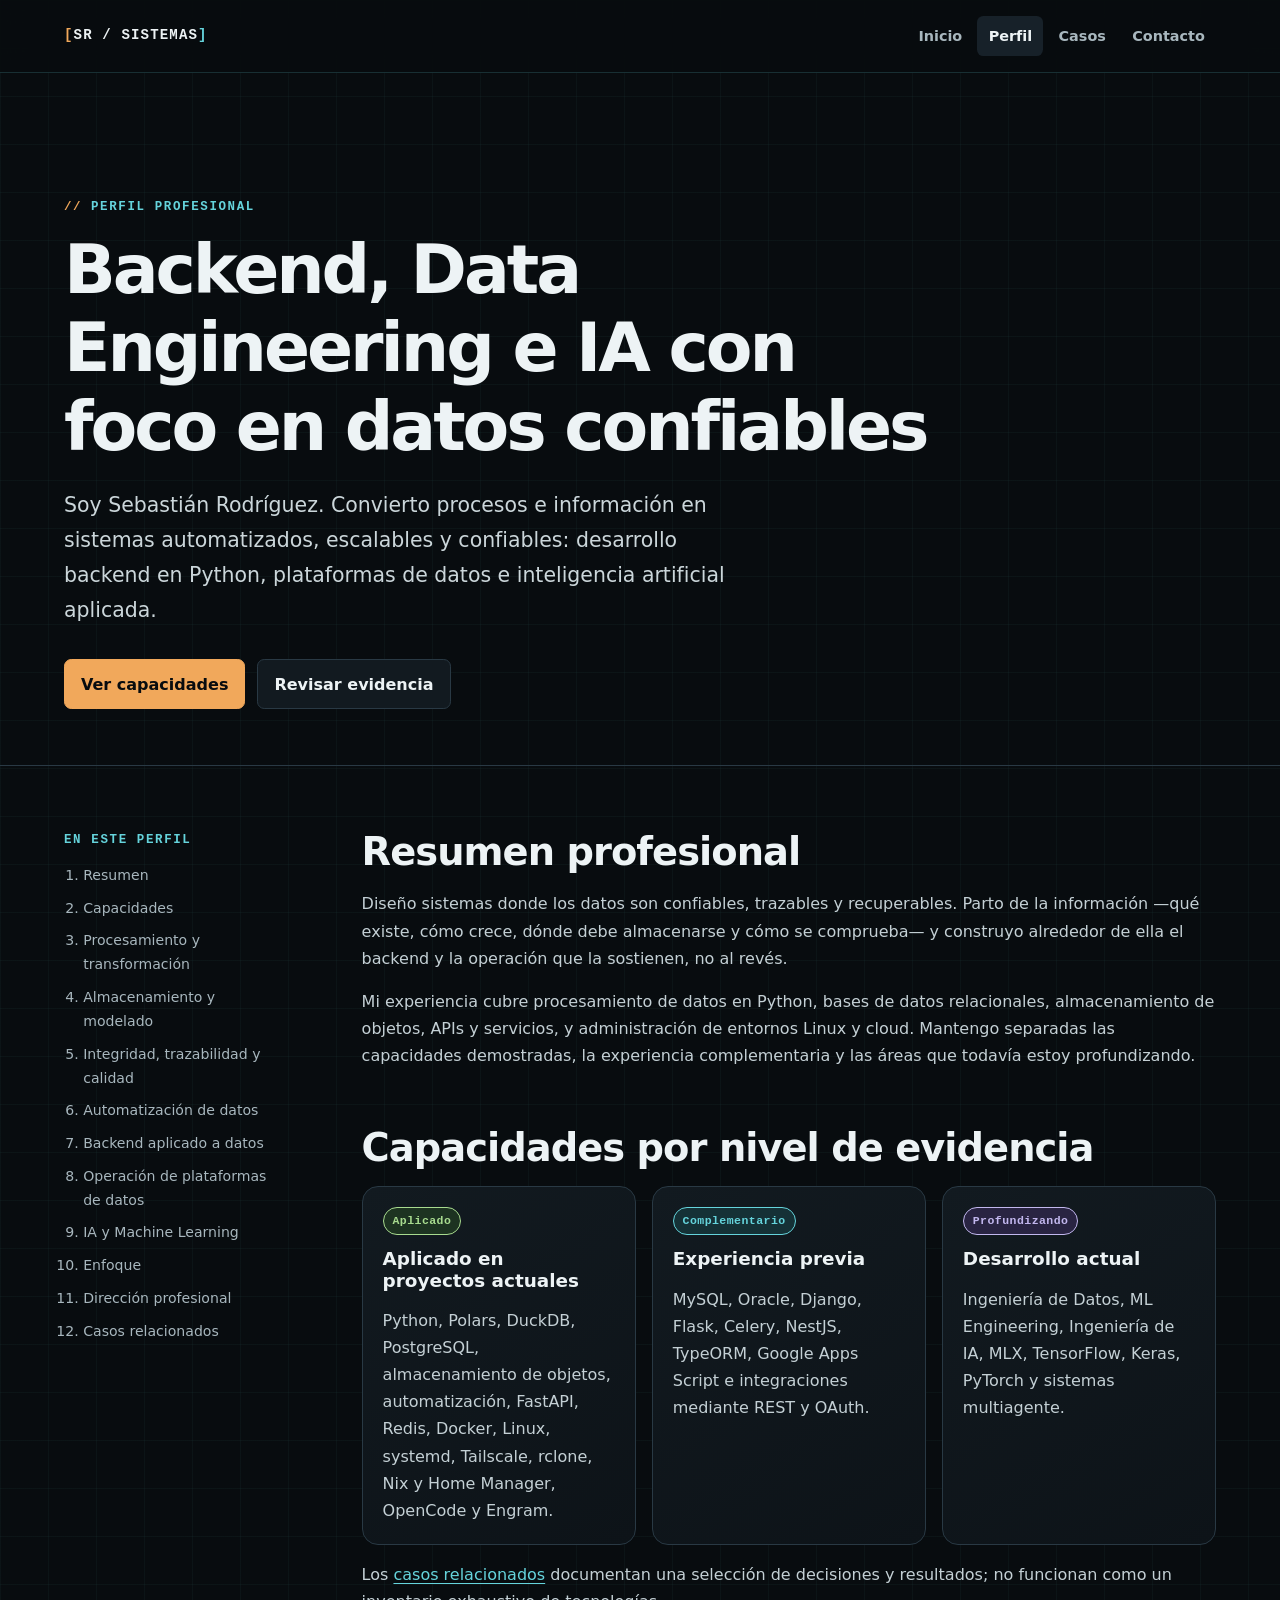
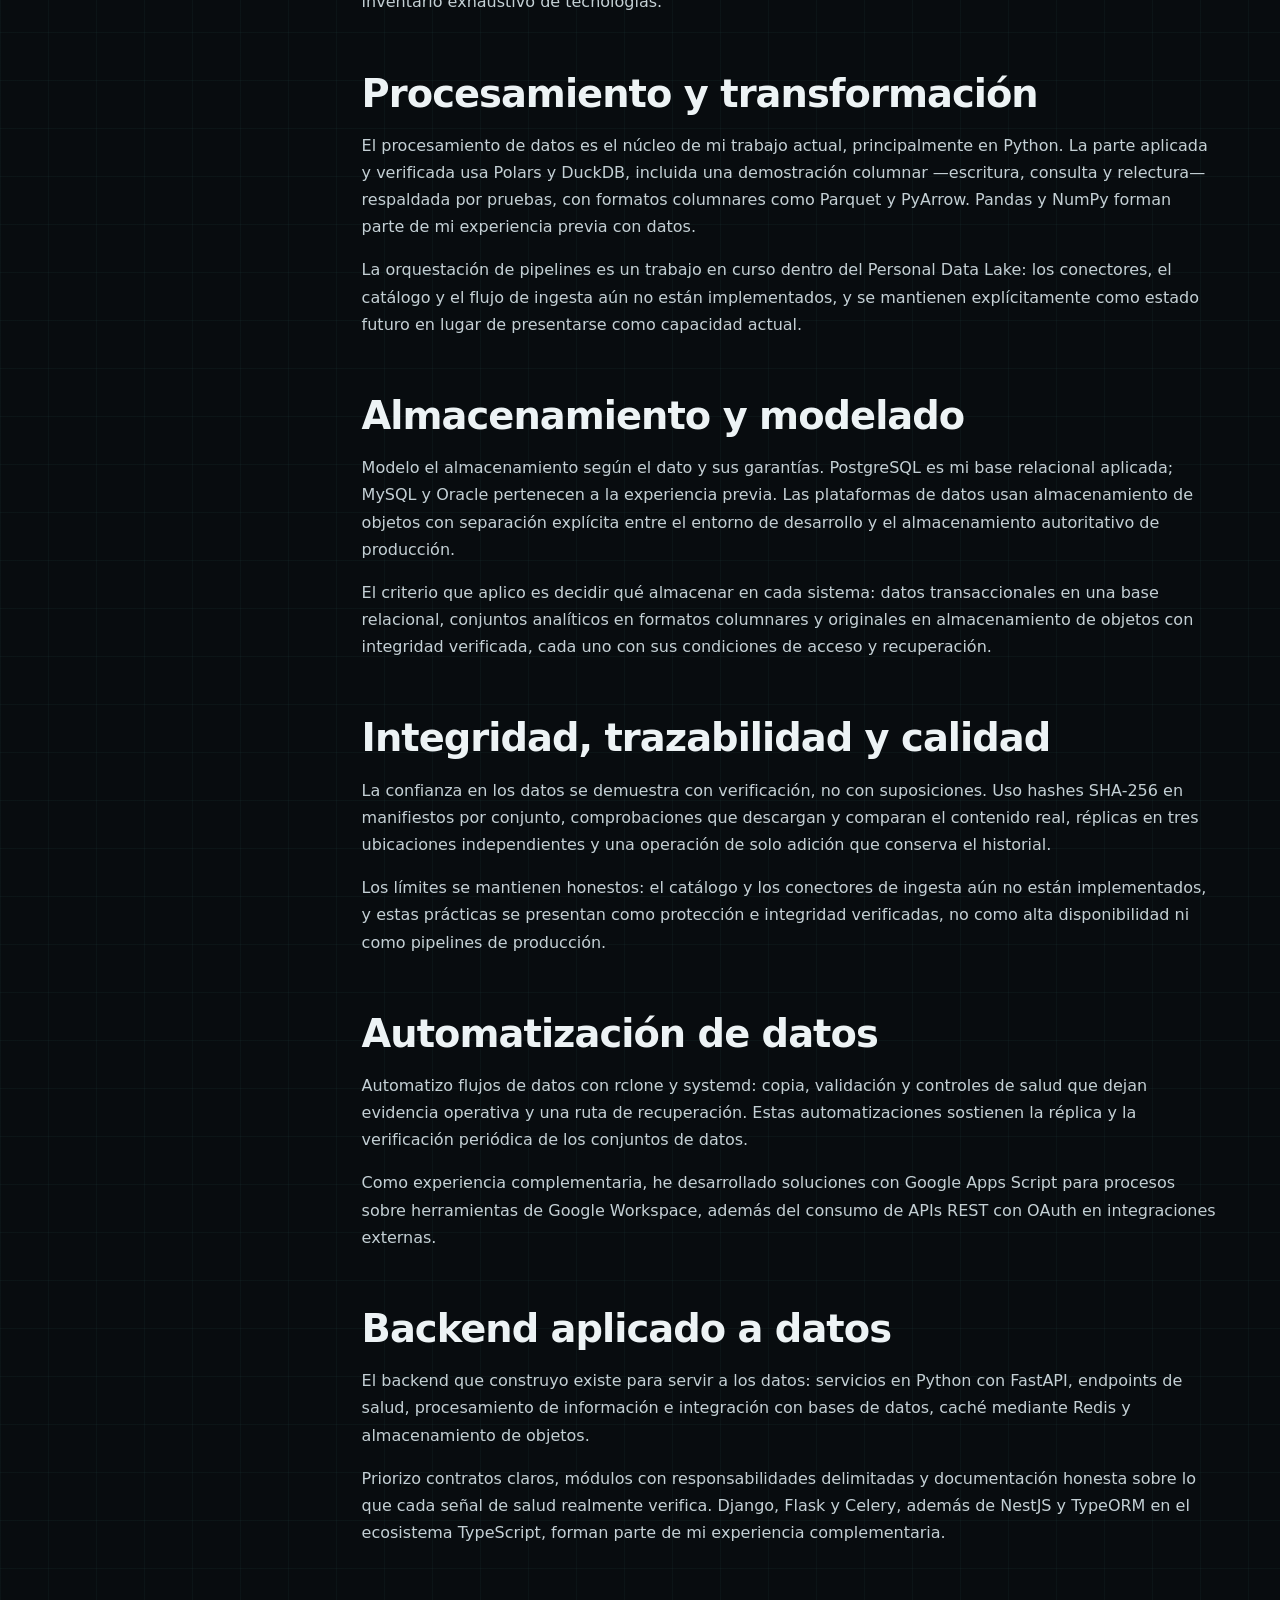
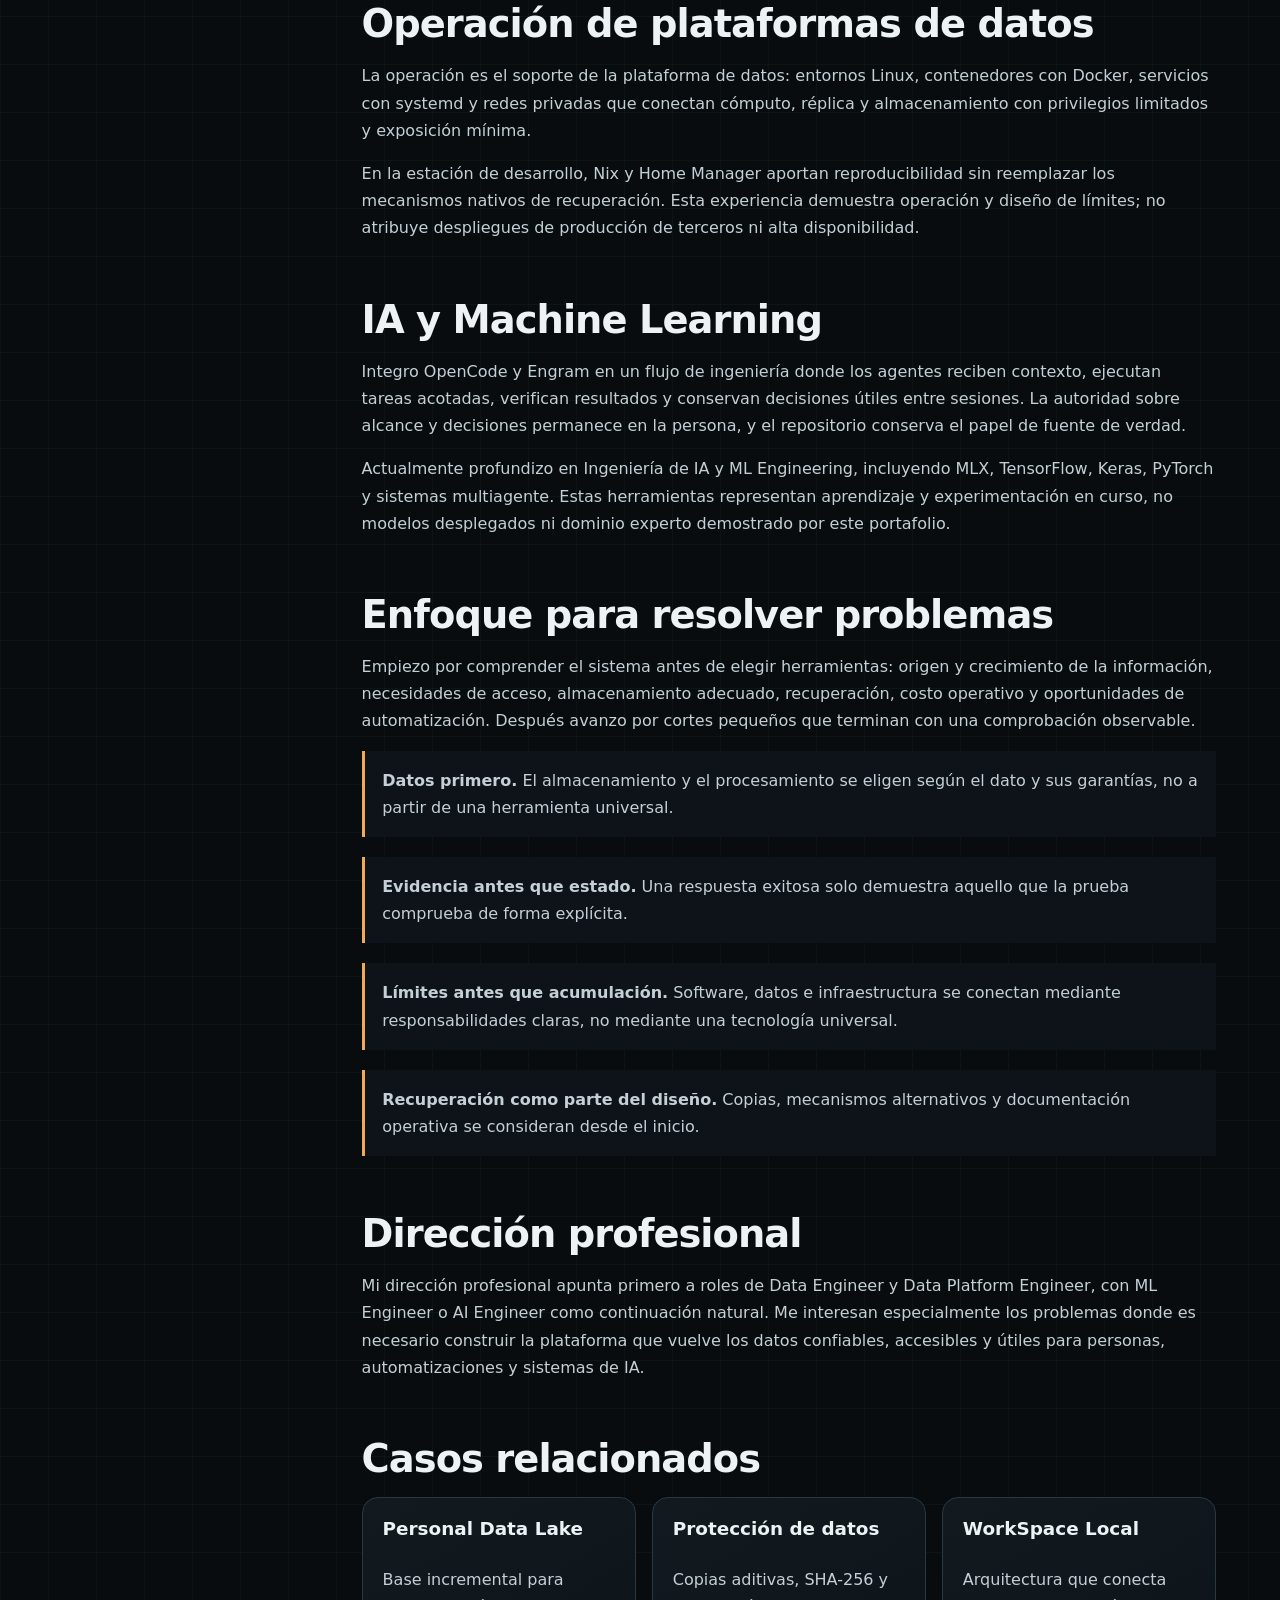
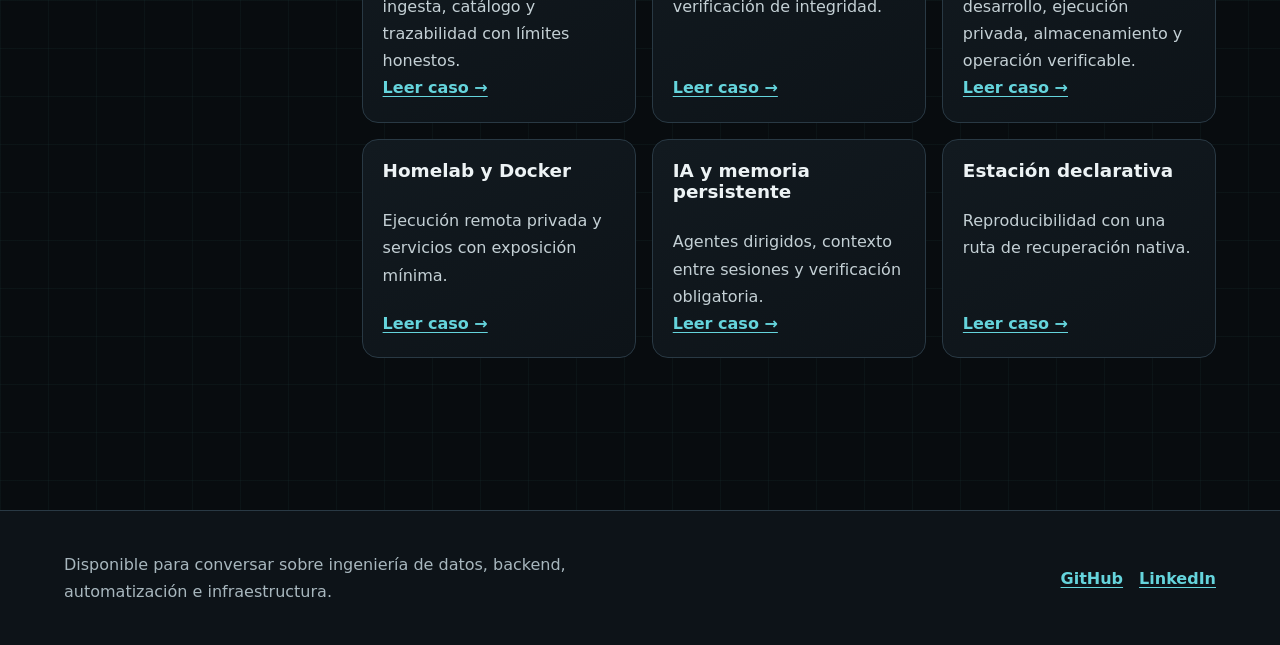
==== perfil.html @ 99f13ef7 "feat: rebuild portfolio as sanitized data-focused static site Replace the 2022 single-page site with" ====
<!doctype html>
<html lang="es">
<head>
  <meta charset="utf-8">
  <meta name="viewport" content="width=device-width, initial-scale=1">
  <meta name="description" content="Perfil de Sebastián Rodríguez: backend en Python, ingeniería de datos, automatización e IA aplicada a sistemas de datos confiables.">
  <title>Perfil profesional — Sebastián Rodríguez</title>
  <link rel="stylesheet" href="assets/styles.css">
</head>
<body>
  <a class="skip-link" href="#contenido">Saltar al contenido</a>
  <header class="site-header">
    <div class="container header-inner">
      <a class="brand" href="index.html" aria-label="Inicio — Sebastián Rodríguez">SR / Sistemas</a>
      <nav class="site-nav" aria-label="Navegación principal">
        <ul>
          <li><a href="index.html">Inicio</a></li>
          <li><a href="perfil.html" aria-current="page">Perfil</a></li>
          <li><a href="index.html#casos">Casos</a></li>
          <li><a href="#contacto">Contacto</a></li>
        </ul>
      </nav>
    </div>
  </header>

  <main id="contenido">
    <header class="case-hero profile-hero">
      <div class="container">
        <p class="eyebrow">Perfil profesional</p>
        <h1>Backend, Data Engineering e IA con foco en datos confiables</h1>
        <p class="lede">Soy Sebastián Rodríguez. Convierto procesos e información en sistemas automatizados, escalables y confiables: desarrollo backend en Python, plataformas de datos e inteligencia artificial aplicada.</p>
        <div class="actions">
          <a class="button" href="#capacidades">Ver capacidades</a>
          <a class="button secondary" href="#casos-relacionados">Revisar evidencia</a>
        </div>
      </div>
    </header>

    <div class="container case-layout">
      <aside class="case-toc" aria-label="Contenido del perfil">
        <p class="data-label">En este perfil</p>
        <ol>
          <li><a href="#resumen">Resumen</a></li>
          <li><a href="#capacidades">Capacidades</a></li>
          <li><a href="#procesamiento">Procesamiento y transformación</a></li>
          <li><a href="#almacenamiento">Almacenamiento y modelado</a></li>
          <li><a href="#integridad">Integridad, trazabilidad y calidad</a></li>
          <li><a href="#automatizacion">Automatización de datos</a></li>
          <li><a href="#backend">Backend aplicado a datos</a></li>
          <li><a href="#operacion">Operación de plataformas de datos</a></li>
          <li><a href="#ia">IA y Machine Learning</a></li>
          <li><a href="#enfoque">Enfoque</a></li>
          <li><a href="#direccion">Dirección profesional</a></li>
          <li><a href="#casos-relacionados">Casos relacionados</a></li>
        </ol>
      </aside>

      <article class="case-content profile-content">
        <section id="resumen">
          <h2>Resumen profesional</h2>
          <p>Diseño sistemas donde los datos son confiables, trazables y recuperables. Parto de la información —qué existe, cómo crece, dónde debe almacenarse y cómo se comprueba— y construyo alrededor de ella el backend y la operación que la sostienen, no al revés.</p>
          <p>Mi experiencia cubre procesamiento de datos en Python, bases de datos relacionales, almacenamiento de objetos, APIs y servicios, y administración de entornos Linux y cloud. Mantengo separadas las capacidades demostradas, la experiencia complementaria y las áreas que todavía estoy profundizando.</p>
        </section>

        <section id="capacidades">
          <h2>Capacidades por nivel de evidencia</h2>
          <div class="capability-grid">
            <article class="capability-card">
              <div class="status-row"><span class="chip verified">Aplicado</span></div>
              <h3>Aplicado en proyectos actuales</h3>
              <p>Python, Polars, DuckDB, PostgreSQL, almacenamiento de objetos, automatización, FastAPI, Redis, Docker, Linux, systemd, Tailscale, rclone, Nix y Home Manager, OpenCode y Engram.</p>
            </article>
            <article class="capability-card">
              <div class="status-row"><span class="chip progress">Complementario</span></div>
              <h3>Experiencia previa</h3>
              <p>MySQL, Oracle, Django, Flask, Celery, NestJS, TypeORM, Google Apps Script e integraciones mediante REST y OAuth.</p>
            </article>
            <article class="capability-card">
              <div class="status-row"><span class="chip next">Profundizando</span></div>
              <h3>Desarrollo actual</h3>
              <p>Ingeniería de Datos, ML Engineering, Ingeniería de IA, MLX, TensorFlow, Keras, PyTorch y sistemas multiagente.</p>
            </article>
          </div>
          <p>Los <a href="#casos-relacionados">casos relacionados</a> documentan una selección de decisiones y resultados; no funcionan como un inventario exhaustivo de tecnologías.</p>
        </section>

        <section id="procesamiento">
          <h2>Procesamiento y transformación</h2>
          <p>El procesamiento de datos es el núcleo de mi trabajo actual, principalmente en Python. La parte aplicada y verificada usa Polars y DuckDB, incluida una demostración columnar —escritura, consulta y relectura— respaldada por pruebas, con formatos columnares como Parquet y PyArrow. Pandas y NumPy forman parte de mi experiencia previa con datos.</p>
          <p>La orquestación de pipelines es un trabajo en curso dentro del Personal Data Lake: los conectores, el catálogo y el flujo de ingesta aún no están implementados, y se mantienen explícitamente como estado futuro en lugar de presentarse como capacidad actual.</p>
        </section>

        <section id="almacenamiento">
          <h2>Almacenamiento y modelado</h2>
          <p>Modelo el almacenamiento según el dato y sus garantías. PostgreSQL es mi base relacional aplicada; MySQL y Oracle pertenecen a la experiencia previa. Las plataformas de datos usan almacenamiento de objetos con separación explícita entre el entorno de desarrollo y el almacenamiento autoritativo de producción.</p>
          <p>El criterio que aplico es decidir qué almacenar en cada sistema: datos transaccionales en una base relacional, conjuntos analíticos en formatos columnares y originales en almacenamiento de objetos con integridad verificada, cada uno con sus condiciones de acceso y recuperación.</p>
        </section>

        <section id="integridad">
          <h2>Integridad, trazabilidad y calidad</h2>
          <p>La confianza en los datos se demuestra con verificación, no con suposiciones. Uso hashes SHA-256 en manifiestos por conjunto, comprobaciones que descargan y comparan el contenido real, réplicas en tres ubicaciones independientes y una operación de solo adición que conserva el historial.</p>
          <p>Los límites se mantienen honestos: el catálogo y los conectores de ingesta aún no están implementados, y estas prácticas se presentan como protección e integridad verificadas, no como alta disponibilidad ni como pipelines de producción.</p>
        </section>

        <section id="automatizacion">
          <h2>Automatización de datos</h2>
          <p>Automatizo flujos de datos con rclone y systemd: copia, validación y controles de salud que dejan evidencia operativa y una ruta de recuperación. Estas automatizaciones sostienen la réplica y la verificación periódica de los conjuntos de datos.</p>
          <p>Como experiencia complementaria, he desarrollado soluciones con Google Apps Script para procesos sobre herramientas de Google Workspace, además del consumo de APIs REST con OAuth en integraciones externas.</p>
        </section>

        <section id="backend">
          <h2>Backend aplicado a datos</h2>
          <p>El backend que construyo existe para servir a los datos: servicios en Python con FastAPI, endpoints de salud, procesamiento de información e integración con bases de datos, caché mediante Redis y almacenamiento de objetos.</p>
          <p>Priorizo contratos claros, módulos con responsabilidades delimitadas y documentación honesta sobre lo que cada señal de salud realmente verifica. Django, Flask y Celery, además de NestJS y TypeORM en el ecosistema TypeScript, forman parte de mi experiencia complementaria.</p>
        </section>

        <section id="operacion">
          <h2>Operación de plataformas de datos</h2>
          <p>La operación es el soporte de la plataforma de datos: entornos Linux, contenedores con Docker, servicios con systemd y redes privadas que conectan cómputo, réplica y almacenamiento con privilegios limitados y exposición mínima.</p>
          <p>En la estación de desarrollo, Nix y Home Manager aportan reproducibilidad sin reemplazar los mecanismos nativos de recuperación. Esta experiencia demuestra operación y diseño de límites; no atribuye despliegues de producción de terceros ni alta disponibilidad.</p>
        </section>

        <section id="ia">
          <h2>IA y Machine Learning</h2>
          <p>Integro OpenCode y Engram en un flujo de ingeniería donde los agentes reciben contexto, ejecutan tareas acotadas, verifican resultados y conservan decisiones útiles entre sesiones. La autoridad sobre alcance y decisiones permanece en la persona, y el repositorio conserva el papel de fuente de verdad.</p>
          <p>Actualmente profundizo en Ingeniería de IA y ML Engineering, incluyendo MLX, TensorFlow, Keras, PyTorch y sistemas multiagente. Estas herramientas representan aprendizaje y experimentación en curso, no modelos desplegados ni dominio experto demostrado por este portafolio.</p>
        </section>

        <section id="enfoque">
          <h2>Enfoque para resolver problemas</h2>
          <p>Empiezo por comprender el sistema antes de elegir herramientas: origen y crecimiento de la información, necesidades de acceso, almacenamiento adecuado, recuperación, costo operativo y oportunidades de automatización. Después avanzo por cortes pequeños que terminan con una comprobación observable.</p>
          <ul class="decision-list">
            <li><strong>Datos primero.</strong> El almacenamiento y el procesamiento se eligen según el dato y sus garantías, no a partir de una herramienta universal.</li>
            <li><strong>Evidencia antes que estado.</strong> Una respuesta exitosa solo demuestra aquello que la prueba comprueba de forma explícita.</li>
            <li><strong>Límites antes que acumulación.</strong> Software, datos e infraestructura se conectan mediante responsabilidades claras, no mediante una tecnología universal.</li>
            <li><strong>Recuperación como parte del diseño.</strong> Copias, mecanismos alternativos y documentación operativa se consideran desde el inicio.</li>
          </ul>
        </section>

        <section id="direccion">
          <h2>Dirección profesional</h2>
          <p>Mi dirección profesional apunta primero a roles de Data Engineer y Data Platform Engineer, con ML Engineer o AI Engineer como continuación natural. Me interesan especialmente los problemas donde es necesario construir la plataforma que vuelve los datos confiables, accesibles y útiles para personas, automatizaciones y sistemas de IA.</p>
        </section>

        <section id="casos-relacionados">
          <h2>Casos relacionados</h2>
          <div class="profile-case-grid">
            <article class="profile-case-card"><h3>Personal Data Lake</h3><p>Base incremental para ingesta, catálogo y trazabilidad con límites honestos.</p><a href="casos/data-lake.html">Leer caso →</a></article>
            <article class="profile-case-card"><h3>Protección de datos</h3><p>Copias aditivas, SHA-256 y verificación de integridad.</p><a href="casos/proteccion-datos.html">Leer caso →</a></article>
            <article class="profile-case-card"><h3>WorkSpace Local</h3><p>Arquitectura que conecta desarrollo, ejecución privada, almacenamiento y operación verificable.</p><a href="casos/workspace-local.html">Leer caso →</a></article>
            <article class="profile-case-card"><h3>Homelab y Docker</h3><p>Ejecución remota privada y servicios con exposición mínima.</p><a href="casos/homelab-docker.html">Leer caso →</a></article>
            <article class="profile-case-card"><h3>IA y memoria persistente</h3><p>Agentes dirigidos, contexto entre sesiones y verificación obligatoria.</p><a href="casos/ia-memoria.html">Leer caso →</a></article>
            <article class="profile-case-card"><h3>Estación declarativa</h3><p>Reproducibilidad con una ruta de recuperación nativa.</p><a href="casos/workstation-mac.html">Leer caso →</a></article>
          </div>
        </section>
      </article>
    </div>
  </main>

  <footer class="site-footer" id="contacto">
    <div class="container footer-inner">
      <p>Disponible para conversar sobre ingeniería de datos, backend, automatización e infraestructura.</p>
      <div class="footer-links">
        <a href="https://github.com/sebasnano" rel="me">GitHub</a>
        <a href="https://www.linkedin.com/in/sebasti%C3%A1n-rodr%C3%ADguez-parra/" rel="me" aria-label="Perfil de Sebastián Rodríguez en LinkedIn">LinkedIn</a>
      </div>
    </div>
  </footer>
</body>
</html>
---- assets/styles.css ----
:root {
  color-scheme: dark;
  --ink-950: #080c0f;
  --ink-900: #0d1318;
  --ink-850: #121a20;
  --ink-800: #172129;
  --line: #293944;
  --text: #edf3f5;
  --muted: #a8b7be;
  --signal: #f1a85b;
  --signal-soft: #3a291a;
  --status: #65d4dc;
  --status-soft: #153136;
  --verified: #a8db8f;
  --verified-soft: #1d3321;
  --next: #c2b7ee;
  --next-soft: #292442;
  --shadow: 0 24px 70px rgb(0 0 0 / 24%);
  --radius: 1rem;
  --max: 72rem;
}

*,
*::before,
*::after {
  box-sizing: border-box;
}

html {
  scroll-behavior: smooth;
}

body {
  min-width: 18rem;
  margin: 0;
  background:
    linear-gradient(rgb(101 212 220 / 4%) 1px, transparent 1px),
    linear-gradient(90deg, rgb(101 212 220 / 4%) 1px, transparent 1px),
    var(--ink-950);
  background-size: 3rem 3rem;
  color: var(--text);
  font-family: Inter, ui-sans-serif, system-ui, -apple-system, BlinkMacSystemFont, "Segoe UI", sans-serif;
  font-size: 1rem;
  line-height: 1.7;
}

a {
  color: var(--status);
  text-underline-offset: 0.2em;
}

a:hover {
  color: var(--text);
}

a:focus-visible,
button:focus-visible {
  outline: 3px solid var(--signal);
  outline-offset: 4px;
}

img,
svg {
  display: block;
  max-width: 100%;
}

.skip-link {
  position: fixed;
  top: 0.75rem;
  left: 0.75rem;
  z-index: 100;
  padding: 0.65rem 0.9rem;
  transform: translateY(-180%);
  border-radius: 0.5rem;
  background: var(--signal);
  color: var(--ink-950);
  font-weight: 800;
}

.skip-link:focus {
  transform: translateY(0);
}

.container {
  width: min(calc(100% - 2rem), var(--max));
  margin-inline: auto;
}

.site-header {
  position: sticky;
  top: 0;
  z-index: 20;
  border-bottom: 1px solid rgb(101 212 220 / 18%);
  background: rgb(8 12 15 / 92%);
  backdrop-filter: blur(14px);
}

.header-inner {
  display: flex;
  min-height: 4.5rem;
  align-items: center;
  justify-content: space-between;
  gap: 1rem 2rem;
}

.brand {
  color: var(--text);
  font-family: ui-monospace, SFMono-Regular, Menlo, Consolas, monospace;
  font-size: 0.88rem;
  font-weight: 800;
  letter-spacing: 0.08em;
  text-decoration: none;
  text-transform: uppercase;
}

.brand::before {
  color: var(--signal);
  content: "[";
}

.brand::after {
  color: var(--status);
  content: "]";
}

.site-nav ul {
  display: flex;
  flex-wrap: wrap;
  align-items: center;
  justify-content: flex-end;
  gap: 0.25rem;
  margin: 0;
  padding: 0;
  list-style: none;
}

.site-nav a {
  display: block;
  padding: 0.5rem 0.7rem;
  border-radius: 0.4rem;
  color: var(--muted);
  font-size: 0.9rem;
  font-weight: 700;
  text-decoration: none;
}

.site-nav a:hover,
.site-nav a[aria-current="page"] {
  background: var(--ink-800);
  color: var(--text);
}

main {
  overflow: hidden;
}

.hero {
  position: relative;
  padding-block: clamp(5rem, 11vw, 8rem);
}

.hero::after {
  position: absolute;
  top: 12%;
  right: max(-8rem, -8vw);
  width: 23rem;
  height: 23rem;
  border: 1px solid rgb(101 212 220 / 18%);
  border-radius: 50%;
  box-shadow:
    0 0 0 3rem rgb(101 212 220 / 3%),
    0 0 0 7rem rgb(241 168 91 / 2%);
  content: "";
  pointer-events: none;
}

.eyebrow,
.data-label {
  color: var(--status);
  font-family: ui-monospace, SFMono-Regular, Menlo, Consolas, monospace;
  font-size: 0.78rem;
  font-weight: 800;
  letter-spacing: 0.13em;
  text-transform: uppercase;
}

.eyebrow::before {
  margin-right: 0.55rem;
  color: var(--signal);
  content: "//";
}

h1,
h2,
h3 {
  margin-top: 0;
  color: var(--text);
  line-height: 1.15;
  text-wrap: balance;
}

h1 {
  max-width: 16ch;
  margin-bottom: 1.4rem;
  font-size: clamp(2.6rem, 7vw, 4.8rem);
  letter-spacing: -0.045em;
}

h2 {
  margin-bottom: 1rem;
  font-size: clamp(1.65rem, 3vw, 2.4rem);
  letter-spacing: -0.025em;
}

h3 {
  margin-bottom: 0.65rem;
  font-size: 1.15rem;
}

.lede {
  max-width: 44rem;
  margin-bottom: 2rem;
  color: #cbd6da;
  font-size: clamp(1.08rem, 2vw, 1.28rem);
}

.role-line {
  max-width: 48rem;
  margin-block: -0.35rem 1rem;
  color: var(--signal);
  font-weight: 800;
}

.actions {
  display: flex;
  flex-wrap: wrap;
  gap: 0.75rem;
}

.button {
  display: inline-flex;
  min-height: 2.9rem;
  align-items: center;
  justify-content: center;
  padding: 0.65rem 1rem;
  border: 1px solid var(--signal);
  border-radius: 0.45rem;
  background: var(--signal);
  color: var(--ink-950);
  font-weight: 850;
  text-decoration: none;
}

.button:hover {
  background: transparent;
  color: var(--signal);
}

.button.secondary {
  border-color: var(--line);
  background: var(--ink-850);
  color: var(--text);
}

.button.secondary:hover {
  border-color: var(--status);
  color: var(--status);
}

.section {
  padding-block: clamp(3.5rem, 8vw, 6rem);
  border-top: 1px solid var(--line);
}

.section-heading {
  display: grid;
  grid-template-columns: minmax(0, 1fr) minmax(16rem, 0.65fr);
  gap: 2rem;
  align-items: end;
  margin-bottom: 2rem;
}

.section-heading p {
  margin: 0;
  color: var(--muted);
}

.metrics,
.case-grid,
.principles {
  display: grid;
  gap: 1rem;
}

.metrics {
  grid-template-columns: repeat(4, minmax(0, 1fr));
}

.metric {
  padding: 1.3rem;
  border: 1px solid var(--line);
  border-radius: var(--radius);
  background: linear-gradient(145deg, var(--ink-850), var(--ink-900));
}

.metric strong {
  display: block;
  margin-block: 0.2rem 0.45rem;
  color: var(--text);
  font-family: ui-monospace, SFMono-Regular, Menlo, Consolas, monospace;
  font-size: clamp(1.55rem, 4vw, 2.25rem);
}

.metric span:last-child {
  color: var(--muted);
  font-size: 0.9rem;
}

.topology {
  padding: clamp(1rem, 3vw, 2rem);
  border: 1px solid var(--line);
  border-radius: var(--radius);
  background: var(--ink-900);
  box-shadow: var(--shadow);
}

.topology figcaption {
  margin-top: 1rem;
  color: var(--muted);
  font-size: 0.9rem;
}

.case-grid {
  grid-template-columns: repeat(2, minmax(0, 1fr));
}

.case-card {
  display: flex;
  min-height: 19rem;
  flex-direction: column;
  padding: clamp(1.3rem, 3vw, 1.8rem);
  border: 1px solid var(--line);
  border-radius: var(--radius);
  background: linear-gradient(160deg, rgb(23 33 41 / 96%), rgb(13 19 24 / 96%));
  box-shadow: 0 14px 35px rgb(0 0 0 / 15%);
}

.case-card:hover {
  border-color: rgb(101 212 220 / 55%);
}

.case-card p {
  color: var(--muted);
}

.case-card .card-link {
  margin-top: auto;
  font-weight: 800;
}

.status-row {
  display: flex;
  flex-wrap: wrap;
  gap: 0.5rem;
  margin-bottom: 1.1rem;
}

.chip {
  display: inline-flex;
  align-items: center;
  width: fit-content;
  min-height: 1.75rem;
  padding: 0.2rem 0.55rem;
  border: 1px solid currentColor;
  border-radius: 999px;
  font-family: ui-monospace, SFMono-Regular, Menlo, Consolas, monospace;
  font-size: 0.72rem;
  font-weight: 800;
  letter-spacing: 0.04em;
}

.chip.verified {
  background: var(--verified-soft);
  color: var(--verified);
}

.chip.progress {
  background: var(--status-soft);
  color: var(--status);
}

.chip.next {
  background: var(--next-soft);
  color: var(--next);
}

.principles {
  grid-template-columns: repeat(3, minmax(0, 1fr));
}

.principle {
  padding-top: 1rem;
  border-top: 2px solid var(--signal);
}

.principle p {
  color: var(--muted);
}

.site-footer {
  padding-block: 2.5rem;
  border-top: 1px solid var(--line);
  background: var(--ink-900);
}

.footer-inner {
  display: flex;
  align-items: center;
  justify-content: space-between;
  gap: 1.5rem;
}

.footer-inner p {
  max-width: 36rem;
  margin: 0;
  color: var(--muted);
}

.footer-links {
  display: flex;
  flex-wrap: wrap;
  gap: 1rem;
  font-weight: 800;
}

/* Professional profile */
.case-hero.profile-hero h1 {
  max-width: 22ch;
}

.capability-grid,
.profile-case-grid {
  display: grid;
  grid-template-columns: repeat(3, minmax(0, 1fr));
  gap: 1rem;
}

.capability-card,
.profile-case-card {
  padding: 1.25rem;
  border: 1px solid var(--line);
  border-radius: var(--radius);
  background: linear-gradient(150deg, var(--ink-850), var(--ink-900));
}

.capability-card p,
.profile-case-card p {
  margin-bottom: 0;
  color: var(--muted);
}

.capability-card .status-row {
  margin-bottom: 0.85rem;
}

.profile-case-card {
  display: flex;
  flex-direction: column;
}

.profile-case-card a {
  margin-top: auto;
  font-weight: 800;
}

/* Case studies */
.case-hero {
  padding-block: clamp(4rem, 9vw, 7rem) 3.5rem;
  border-bottom: 1px solid var(--line);
}

.case-hero h1 {
  max-width: 20ch;
  font-size: clamp(2.35rem, 6vw, 4.25rem);
}

.case-meta {
  display: grid;
  grid-template-columns: repeat(3, minmax(0, 1fr));
  gap: 0.75rem;
  margin-top: 2.5rem;
}

.case-meta div {
  padding: 1rem;
  border-left: 2px solid var(--status);
  background: var(--ink-900);
}

.case-meta dt {
  margin-bottom: 0.3rem;
  color: var(--muted);
  font-family: ui-monospace, SFMono-Regular, Menlo, Consolas, monospace;
  font-size: 0.72rem;
  font-weight: 800;
  letter-spacing: 0.08em;
  text-transform: uppercase;
}

.case-meta dd {
  margin: 0;
  font-weight: 750;
}

.case-layout {
  display: grid;
  grid-template-columns: 13rem minmax(0, 1fr);
  gap: clamp(2rem, 7vw, 6rem);
  padding-block: 4rem 6rem;
}

.case-toc {
  position: sticky;
  top: 6.5rem;
  align-self: start;
}

.case-toc p {
  margin-top: 0;
}

.case-toc ol {
  margin: 0;
  padding-left: 1.2rem;
}

.case-toc li {
  margin-bottom: 0.55rem;
  color: var(--muted);
  font-size: 0.88rem;
}

.case-toc a {
  color: inherit;
  text-decoration: none;
}

.case-toc a:hover {
  color: var(--status);
}

.case-content section {
  scroll-margin-top: 6rem;
  margin-bottom: 3.5rem;
}

.case-content p,
.case-content li {
  color: #c4d0d5;
}

.case-content ul {
  padding-left: 1.25rem;
}

.case-content li + li {
  margin-top: 0.5rem;
}

.decision-list {
  display: grid;
  gap: 0.75rem;
  padding: 0 !important;
  list-style: none;
}

.decision-list li {
  padding: 1rem 1.1rem;
  border-left: 3px solid var(--signal);
  background: var(--ink-900);
}

.evidence {
  display: grid;
  grid-template-columns: repeat(2, minmax(0, 1fr));
  gap: 0.75rem;
}

.evidence div {
  padding: 1rem;
  border: 1px solid var(--line);
  border-radius: 0.65rem;
  background: var(--ink-850);
}

.evidence strong {
  display: block;
  color: var(--verified);
  font-family: ui-monospace, SFMono-Regular, Menlo, Consolas, monospace;
  font-size: 0.82rem;
  text-transform: uppercase;
}

.callout {
  padding: 1.25rem;
  border: 1px solid rgb(241 168 91 / 40%);
  border-radius: 0.7rem;
  background: var(--signal-soft);
}

.callout p:last-child {
  margin-bottom: 0;
}

.next-case {
  display: flex;
  align-items: center;
  justify-content: space-between;
  gap: 1rem;
  padding: 1.5rem;
  border: 1px solid var(--line);
  border-radius: var(--radius);
  background: var(--ink-850);
  text-decoration: none;
}

.next-case span:first-child {
  color: var(--muted);
  font-size: 0.85rem;
}

.next-case strong {
  display: block;
  color: var(--text);
  font-size: 1.1rem;
}

@media (max-width: 52rem) {
  .header-inner,
  .footer-inner {
    align-items: flex-start;
    flex-direction: column;
    padding-block: 0.8rem;
  }

  .site-header {
    position: static;
  }

  .site-nav ul {
    justify-content: flex-start;
  }

  .site-nav {
    width: 100%;
  }

  .section-heading,
  .case-layout {
    grid-template-columns: 1fr;
  }

  .metrics {
    grid-template-columns: repeat(2, minmax(0, 1fr));
  }

  .capability-grid,
  .profile-case-grid {
    grid-template-columns: 1fr;
  }

  .case-toc {
    position: static;
    padding: 1rem;
    border: 1px solid var(--line);
    border-radius: 0.7rem;
    background: var(--ink-900);
  }
}

@media (max-width: 38rem) {
  body {
    background-size: 2rem 2rem;
  }

  .hero::after {
    display: none;
  }

  .metrics,
  .case-grid,
  .principles,
  .case-meta,
  .evidence {
    grid-template-columns: 1fr;
  }

  .site-nav a {
    padding-inline: 0.55rem;
  }

  .case-card {
    min-height: 0;
  }

  .next-case {
    align-items: flex-start;
    flex-direction: column;
  }
}

@media (prefers-reduced-motion: reduce) {
  html {
    scroll-behavior: auto;
  }

  *,
  *::before,
  *::after {
    scroll-behavior: auto !important;
    transition-duration: 0.01ms !important;
  }
}

@media print {
  :root {
    color-scheme: light;
  }

  body {
    background: #fff;
    color: #111;
    font-size: 10.5pt;
  }

  .site-header,
  .site-footer,
  .case-toc,
  .next-case,
  .skip-link {
    display: none;
  }

  main,
  .case-content {
    overflow: visible;
  }

  .case-layout {
    display: block;
    padding-block: 1.5rem;
  }

  h1,
  h2,
  h3,
  .case-meta dd {
    color: #111;
  }

  .case-content p,
  .case-content li,
  .case-meta dt {
    color: #333;
  }

  .case-content section {
    break-inside: avoid;
  }

  .case-meta div,
  .decision-list li,
  .evidence div,
  .capability-card,
  .profile-case-card,
  .callout {
    border-color: #777;
    background: #fff;
  }

  a {
    color: #111;
    text-decoration: none;
  }
}
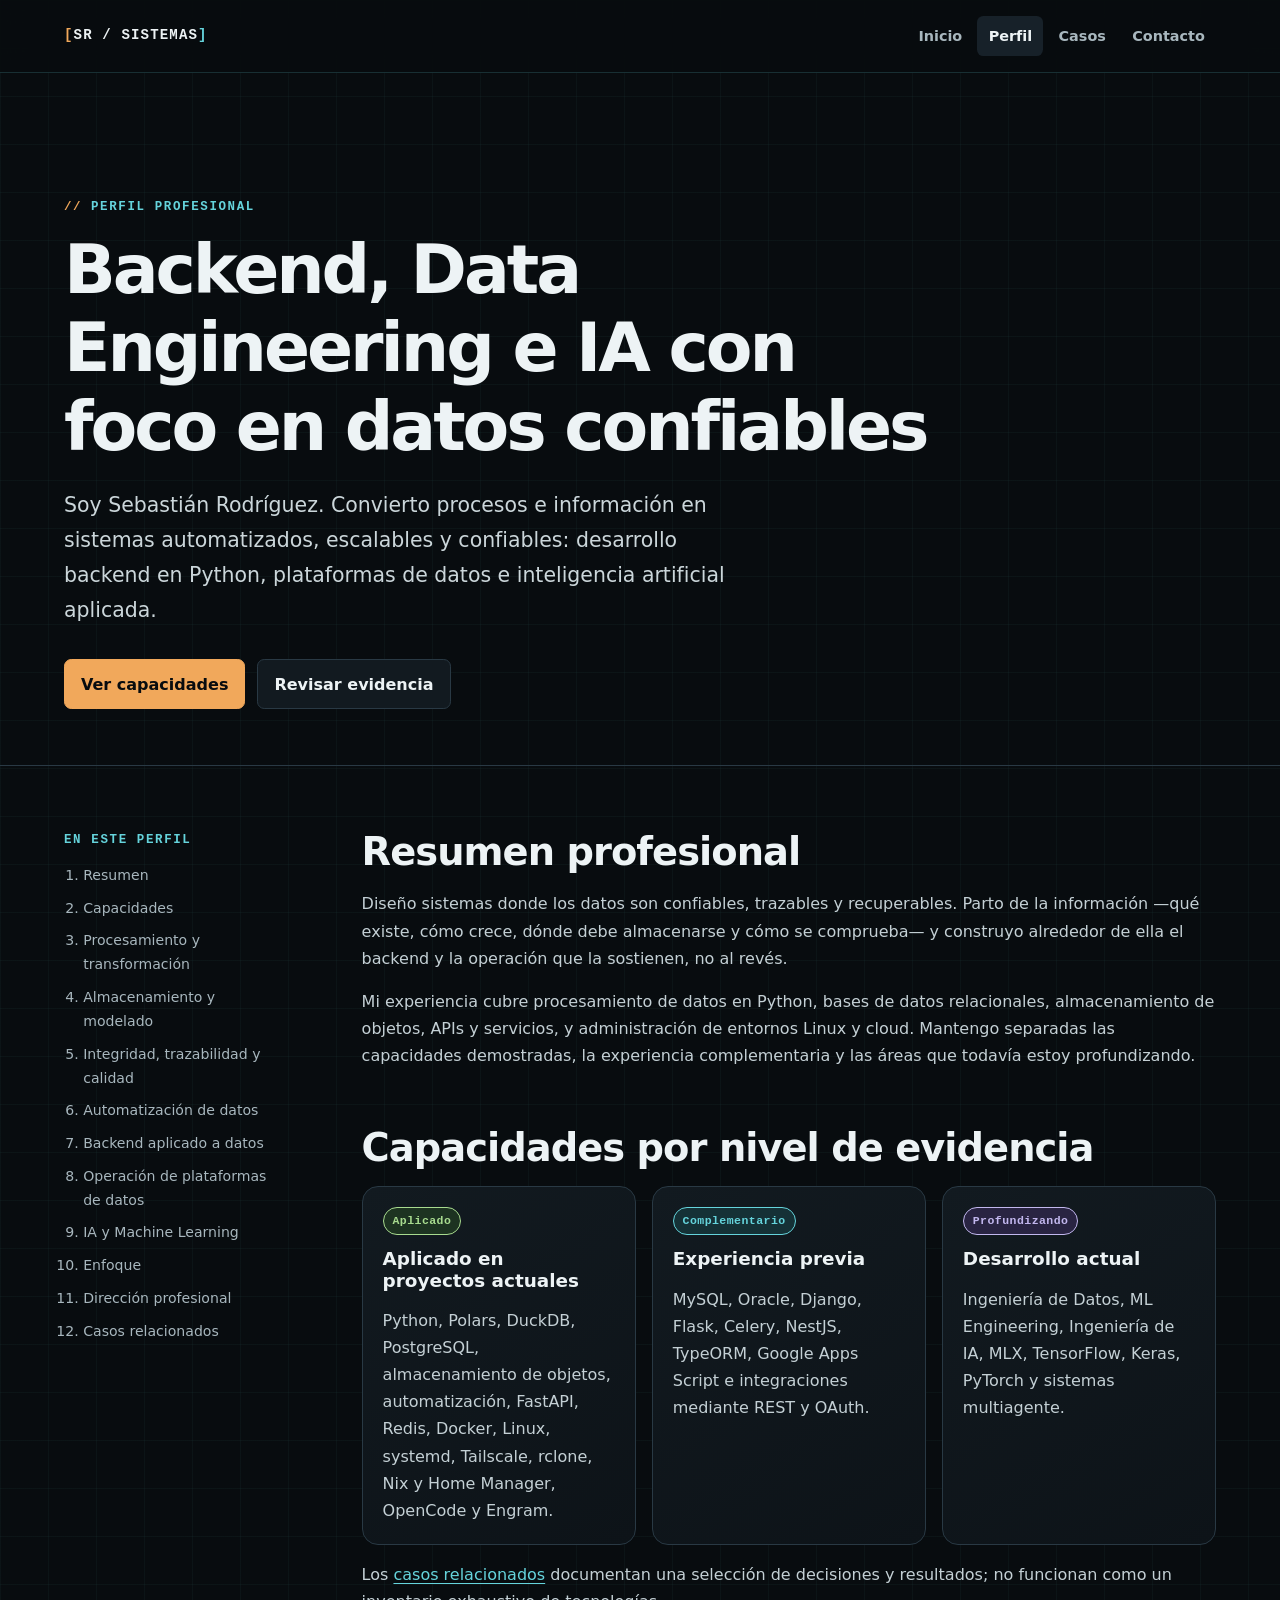
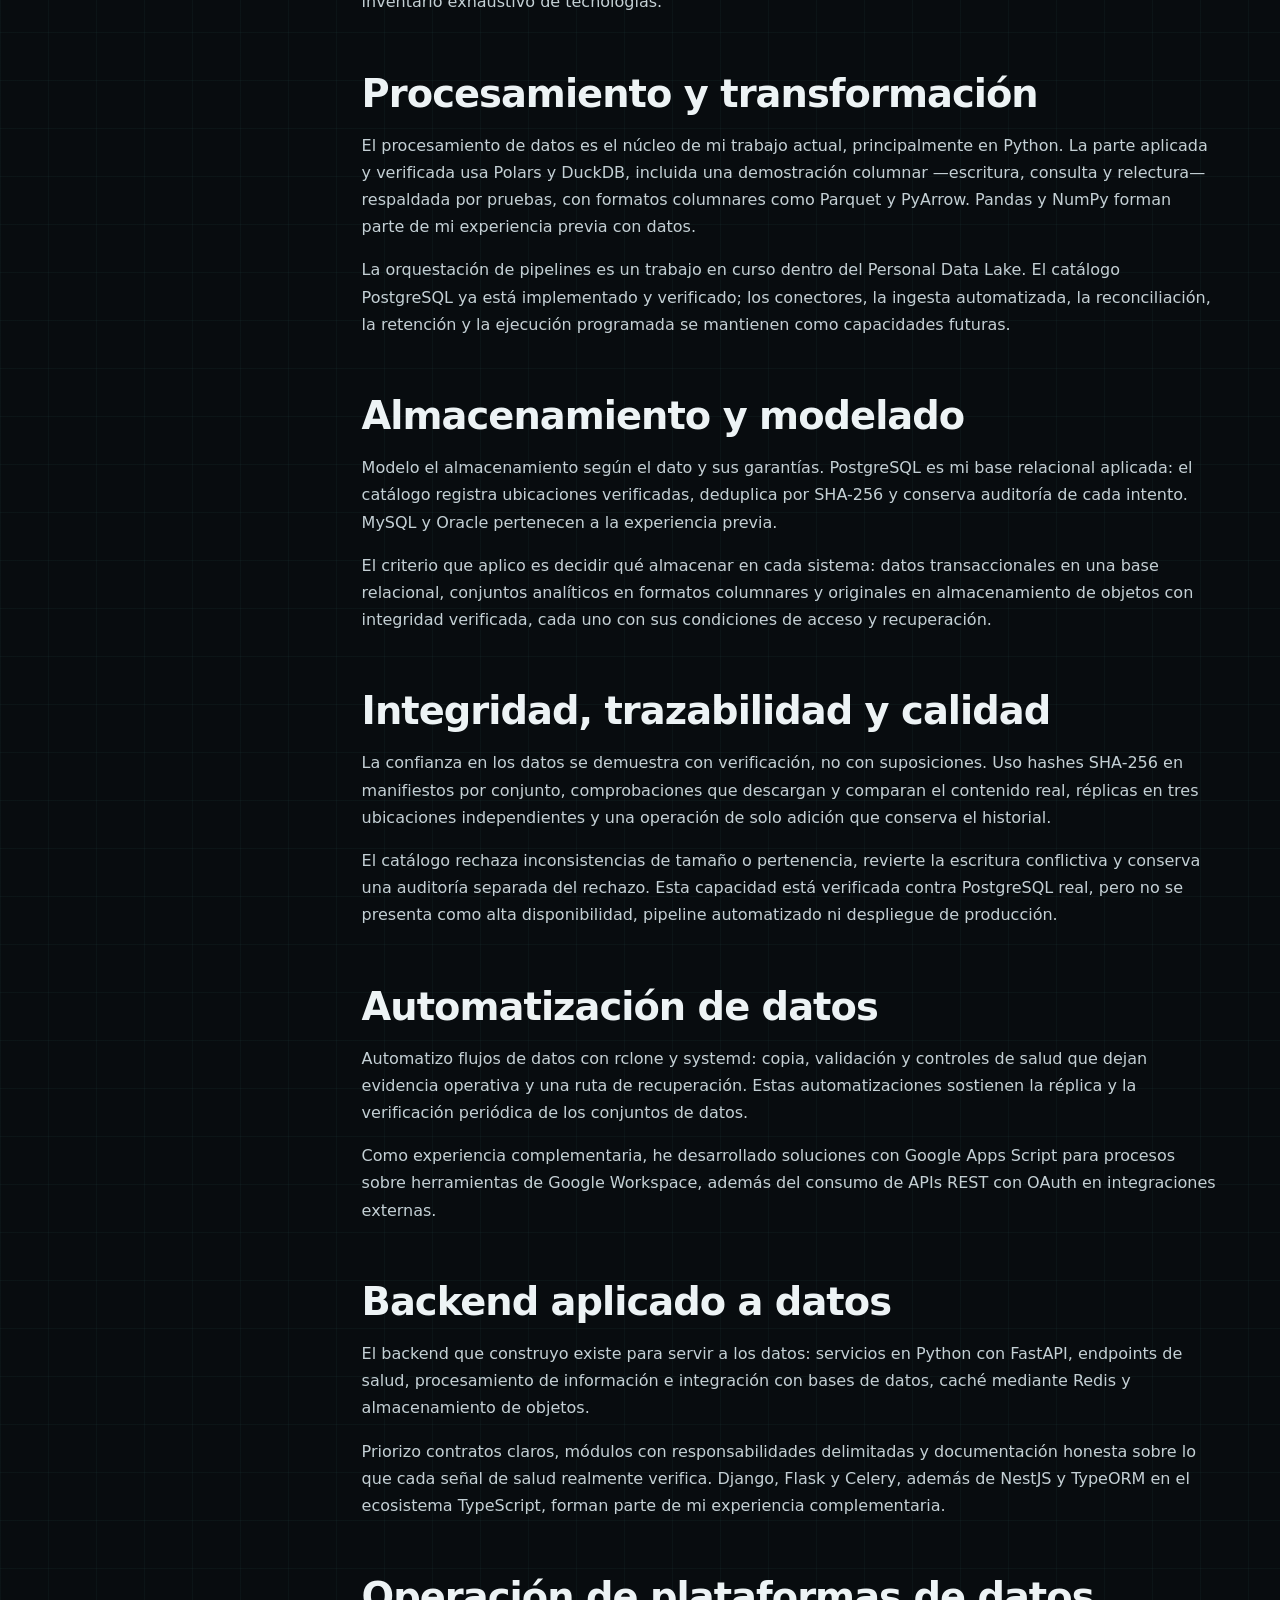
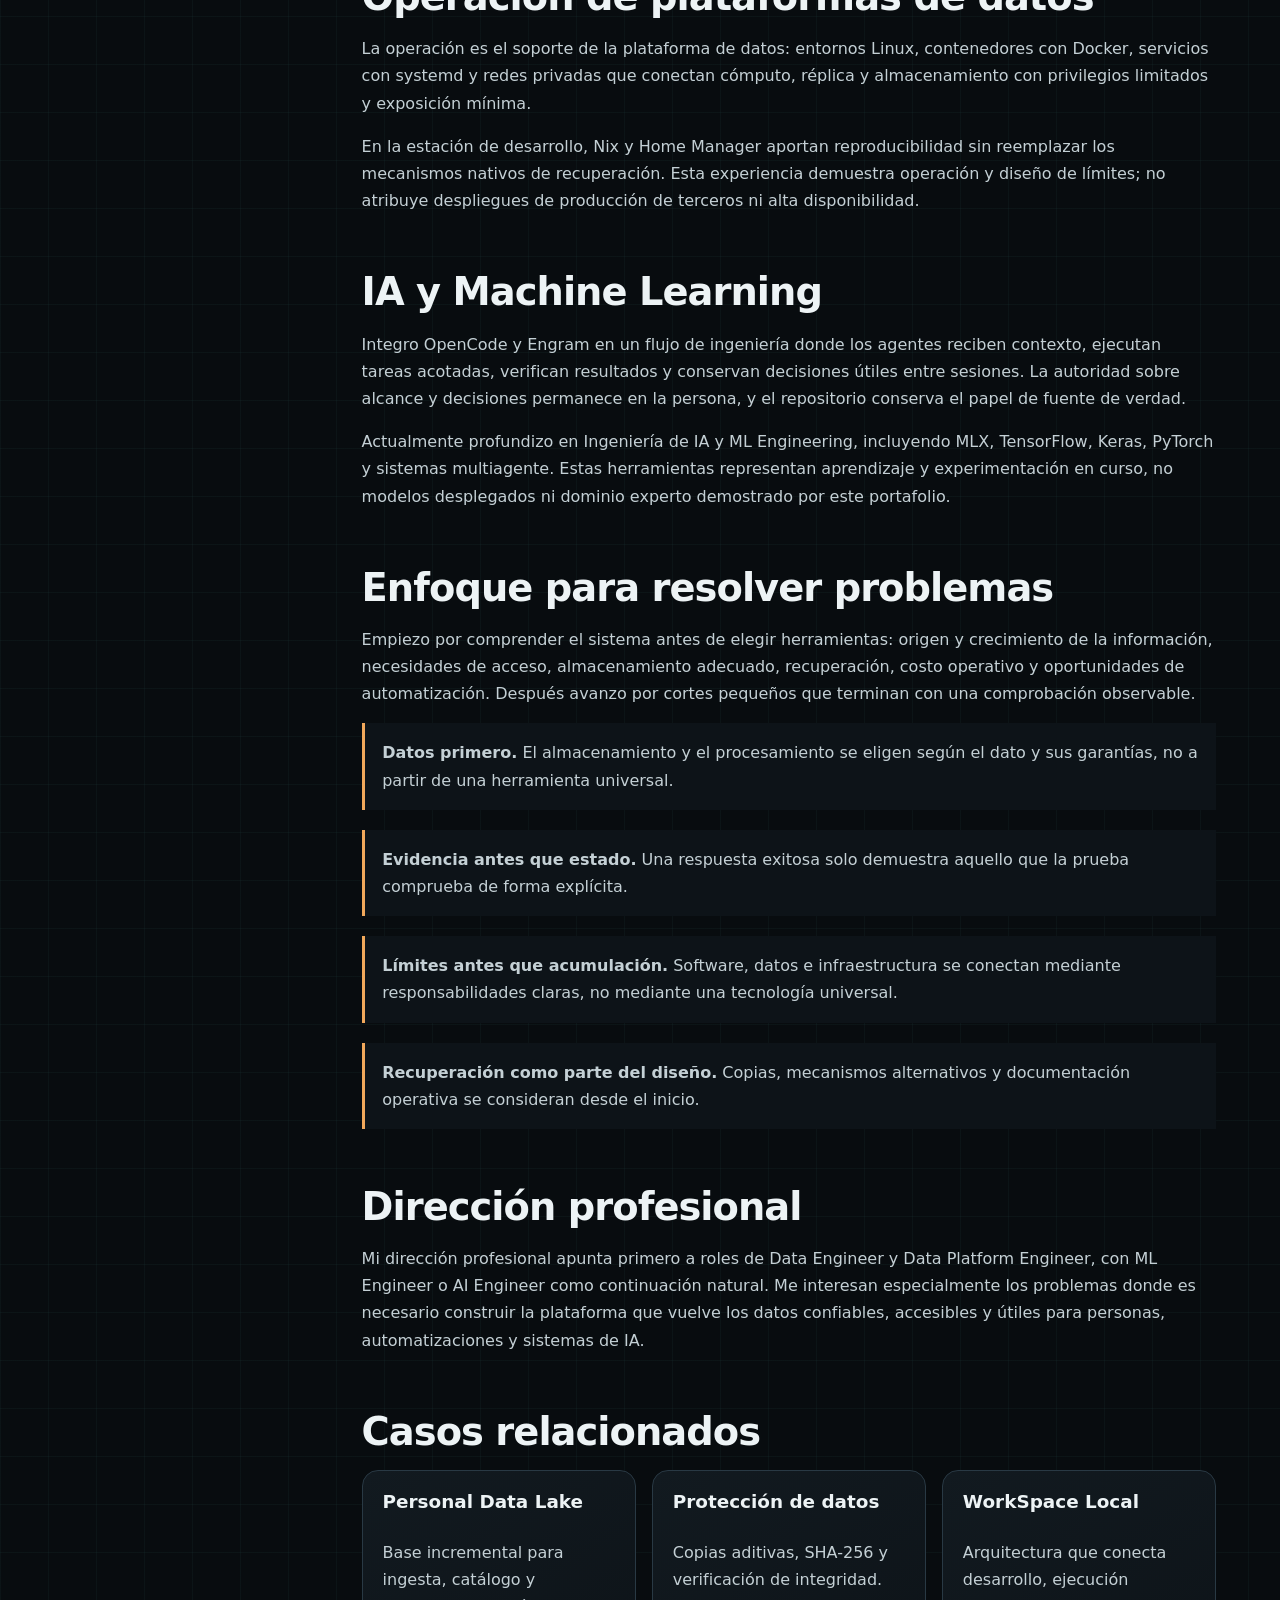
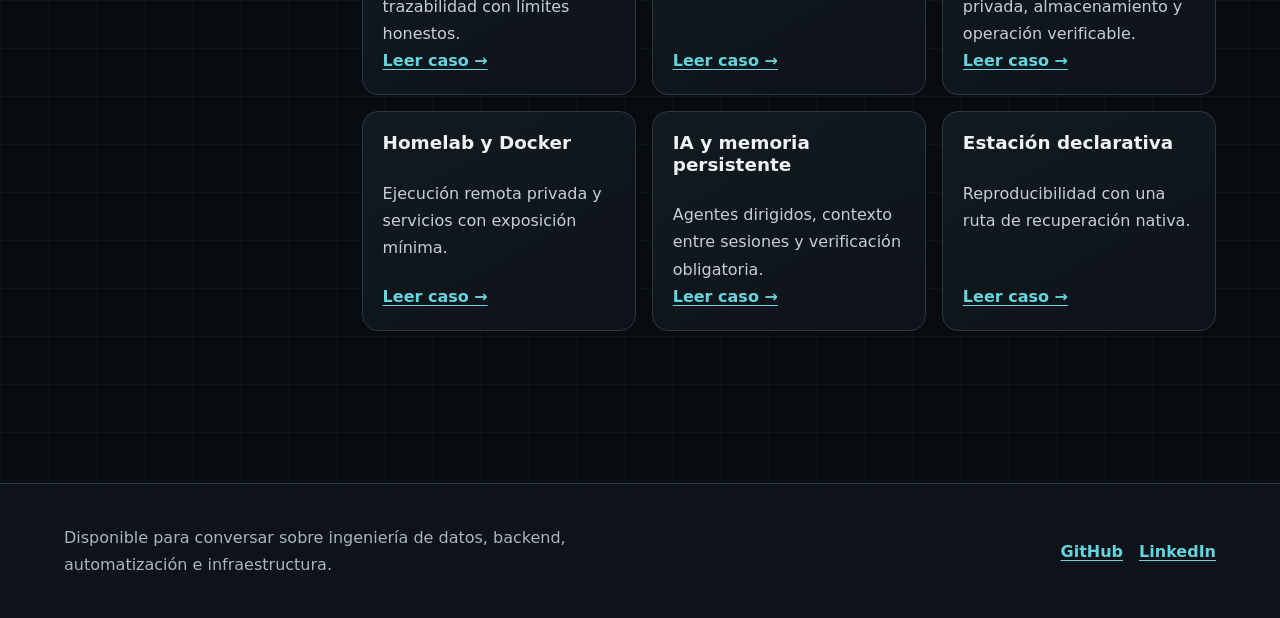
==== commit 9336b390: "docs(data-lake): document verified catalog implementation" ====
--- a/perfil.html
+++ b/perfil.html
@@ -87,19 +87,19 @@
         <section id="procesamiento">
           <h2>Procesamiento y transformación</h2>
           <p>El procesamiento de datos es el núcleo de mi trabajo actual, principalmente en Python. La parte aplicada y verificada usa Polars y DuckDB, incluida una demostración columnar —escritura, consulta y relectura— respaldada por pruebas, con formatos columnares como Parquet y PyArrow. Pandas y NumPy forman parte de mi experiencia previa con datos.</p>
-          <p>La orquestación de pipelines es un trabajo en curso dentro del Personal Data Lake: los conectores, el catálogo y el flujo de ingesta aún no están implementados, y se mantienen explícitamente como estado futuro en lugar de presentarse como capacidad actual.</p>
+          <p>La orquestación de pipelines es un trabajo en curso dentro del Personal Data Lake. El catálogo PostgreSQL ya está implementado y verificado; los conectores, la ingesta automatizada, la reconciliación, la retención y la ejecución programada se mantienen como capacidades futuras.</p>
         </section>
 
         <section id="almacenamiento">
           <h2>Almacenamiento y modelado</h2>
-          <p>Modelo el almacenamiento según el dato y sus garantías. PostgreSQL es mi base relacional aplicada; MySQL y Oracle pertenecen a la experiencia previa. Las plataformas de datos usan almacenamiento de objetos con separación explícita entre el entorno de desarrollo y el almacenamiento autoritativo de producción.</p>
+          <p>Modelo el almacenamiento según el dato y sus garantías. PostgreSQL es mi base relacional aplicada: el catálogo registra ubicaciones verificadas, deduplica por SHA-256 y conserva auditoría de cada intento. MySQL y Oracle pertenecen a la experiencia previa.</p>
           <p>El criterio que aplico es decidir qué almacenar en cada sistema: datos transaccionales en una base relacional, conjuntos analíticos en formatos columnares y originales en almacenamiento de objetos con integridad verificada, cada uno con sus condiciones de acceso y recuperación.</p>
         </section>
 
         <section id="integridad">
           <h2>Integridad, trazabilidad y calidad</h2>
           <p>La confianza en los datos se demuestra con verificación, no con suposiciones. Uso hashes SHA-256 en manifiestos por conjunto, comprobaciones que descargan y comparan el contenido real, réplicas en tres ubicaciones independientes y una operación de solo adición que conserva el historial.</p>
-          <p>Los límites se mantienen honestos: el catálogo y los conectores de ingesta aún no están implementados, y estas prácticas se presentan como protección e integridad verificadas, no como alta disponibilidad ni como pipelines de producción.</p>
+          <p>El catálogo rechaza inconsistencias de tamaño o pertenencia, revierte la escritura conflictiva y conserva una auditoría separada del rechazo. Esta capacidad está verificada contra PostgreSQL real, pero no se presenta como alta disponibilidad, pipeline automatizado ni despliegue de producción.</p>
         </section>
 
         <section id="automatizacion">
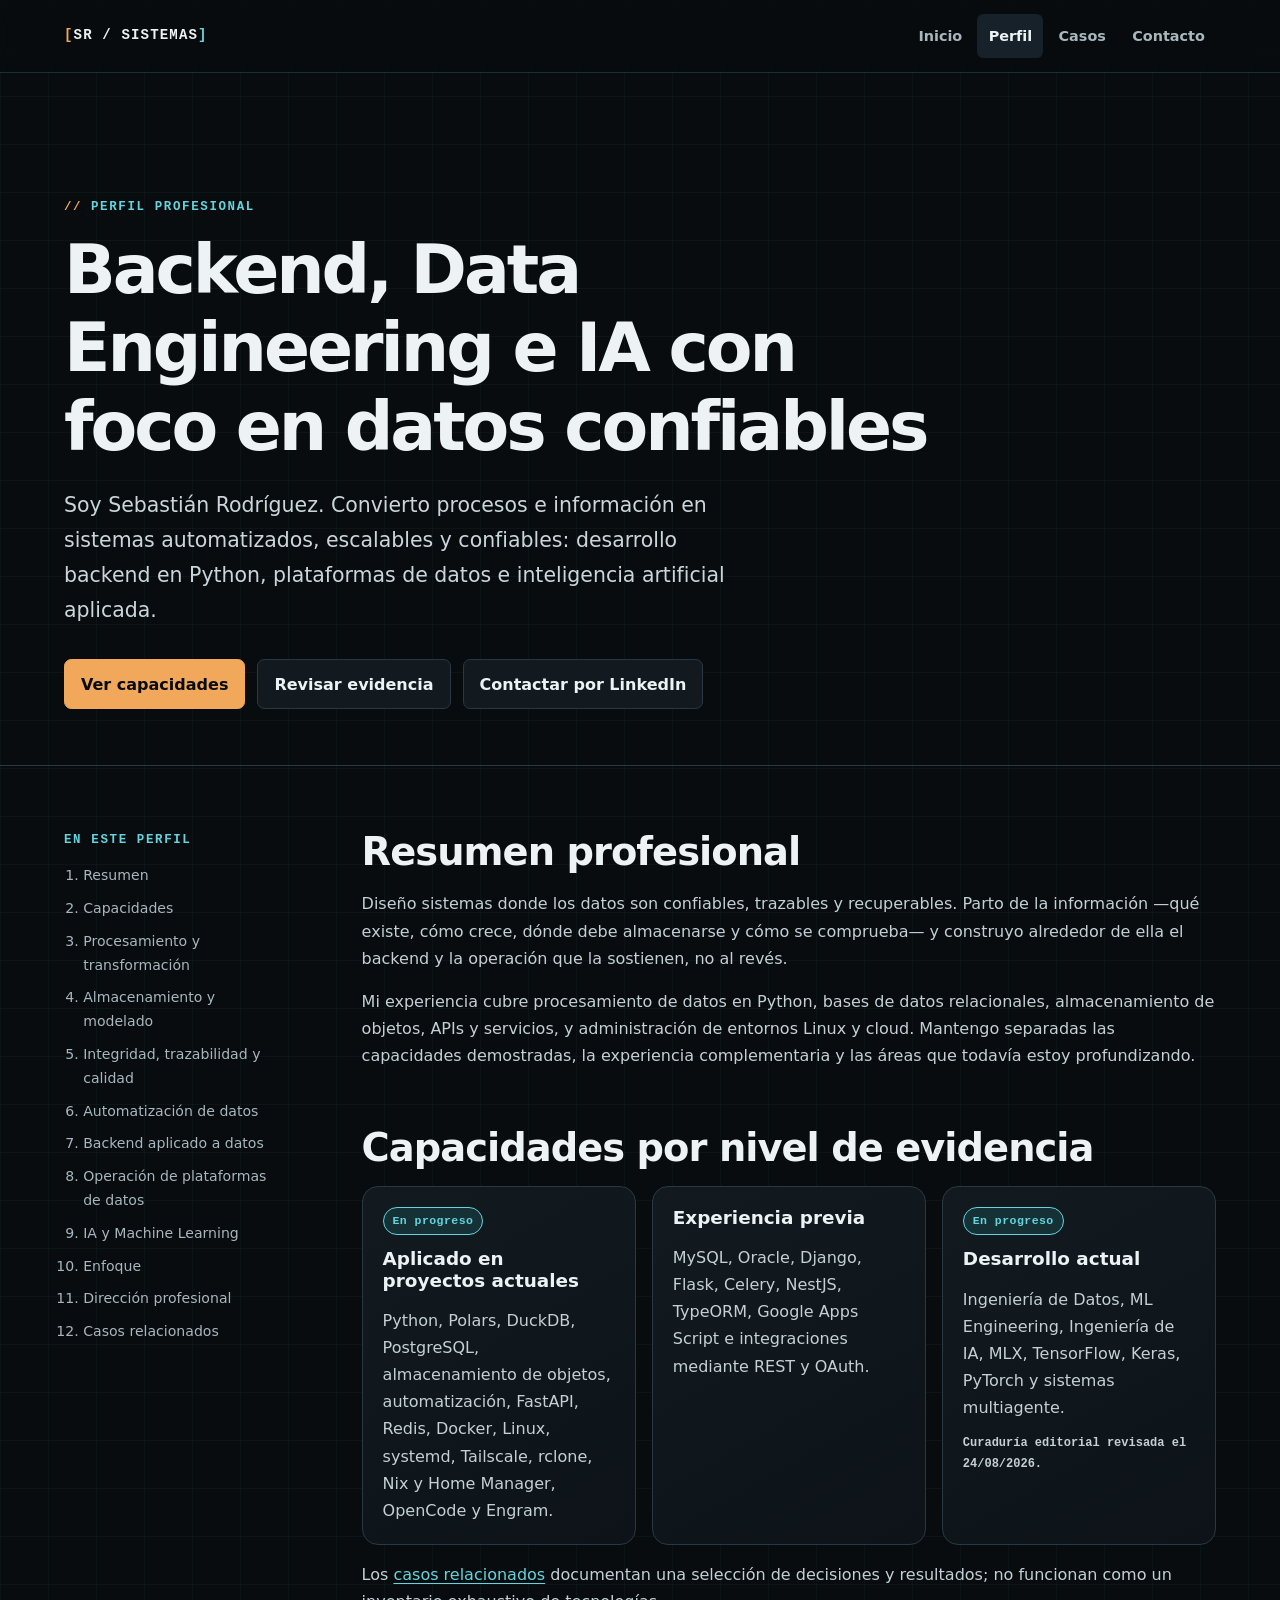
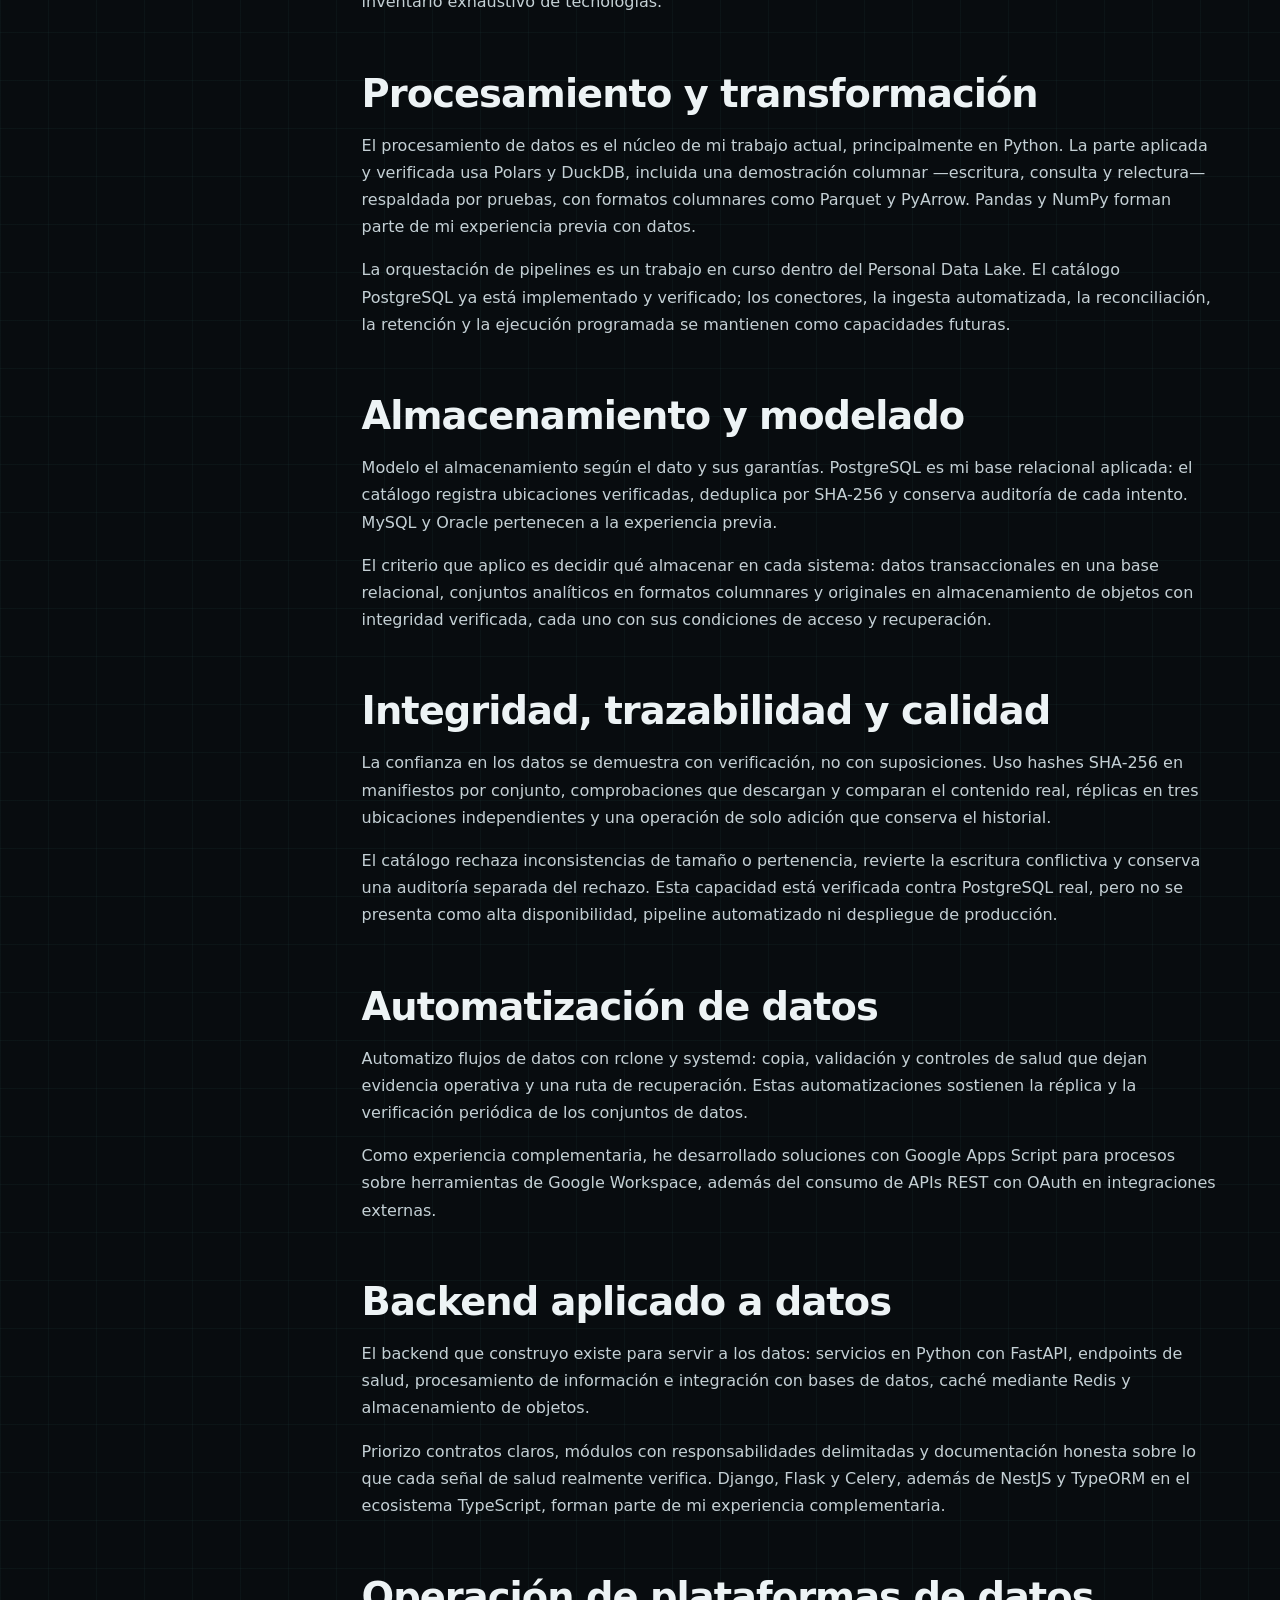
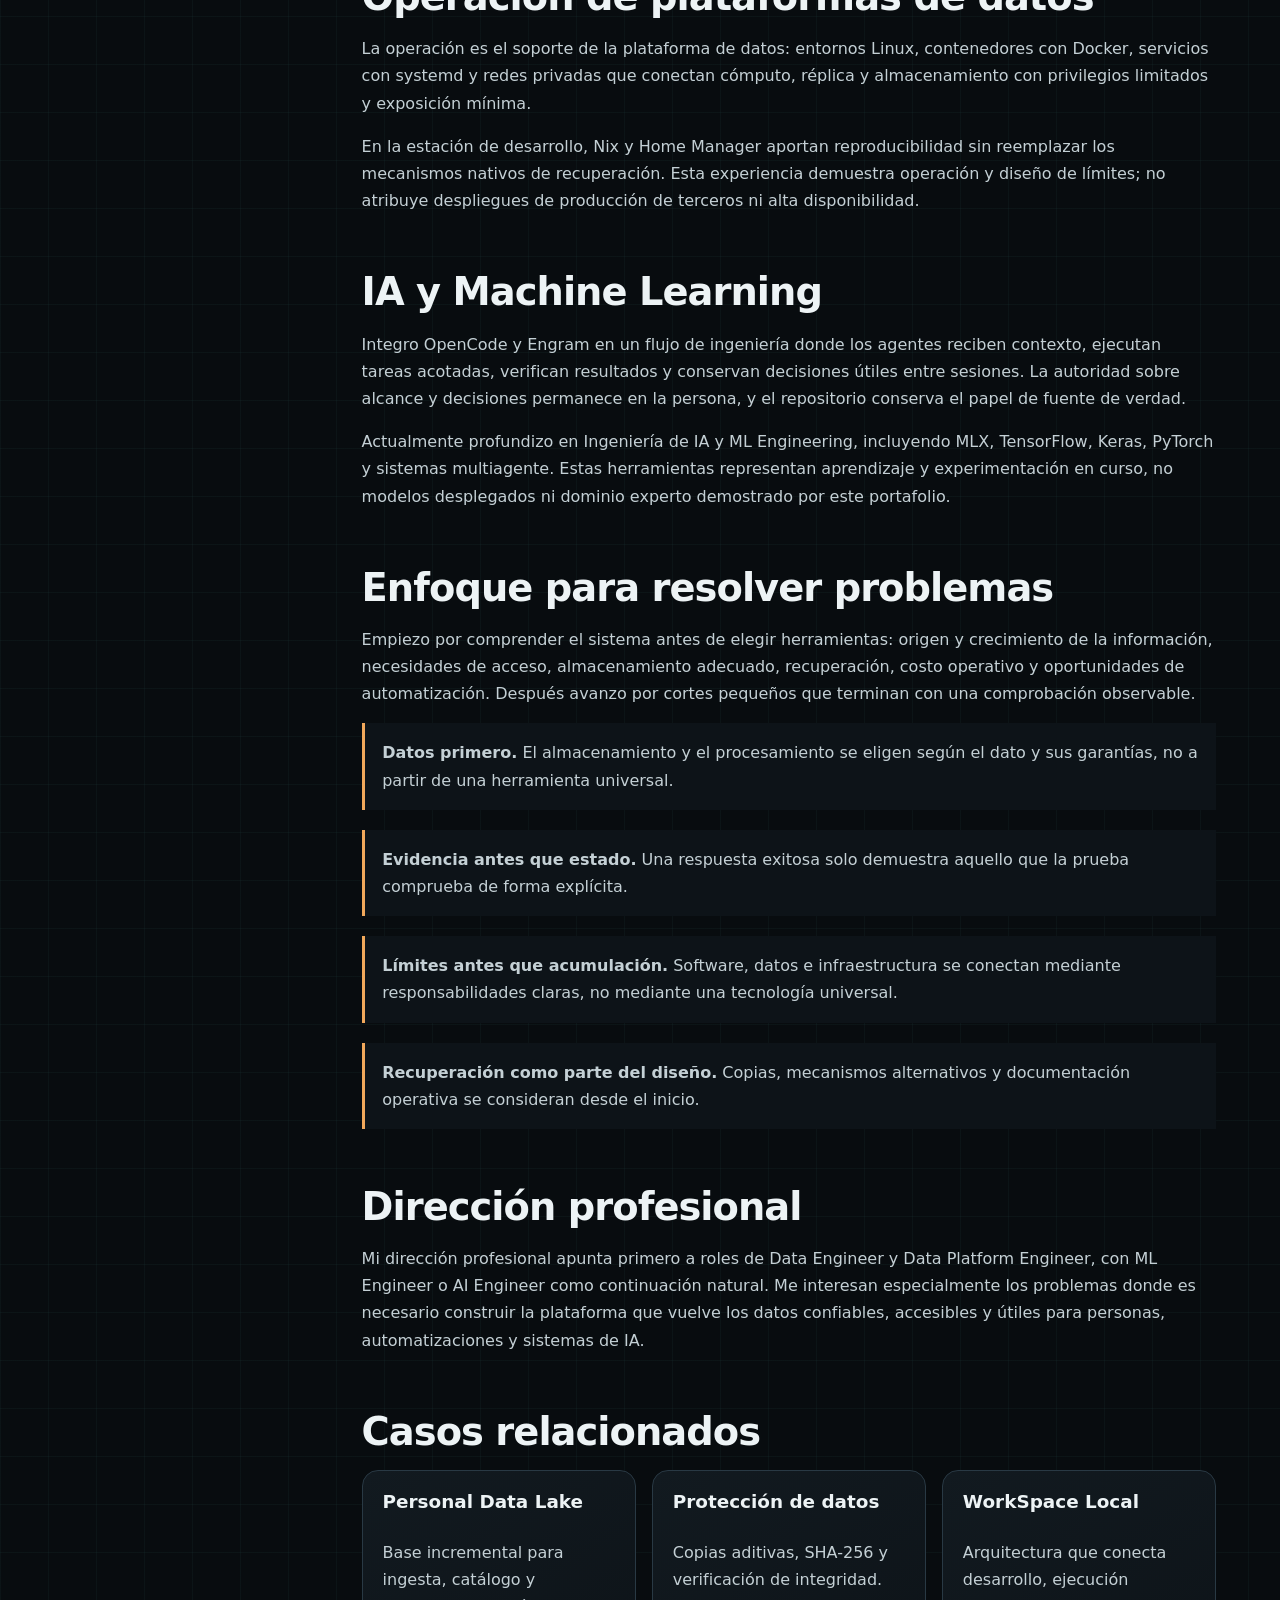
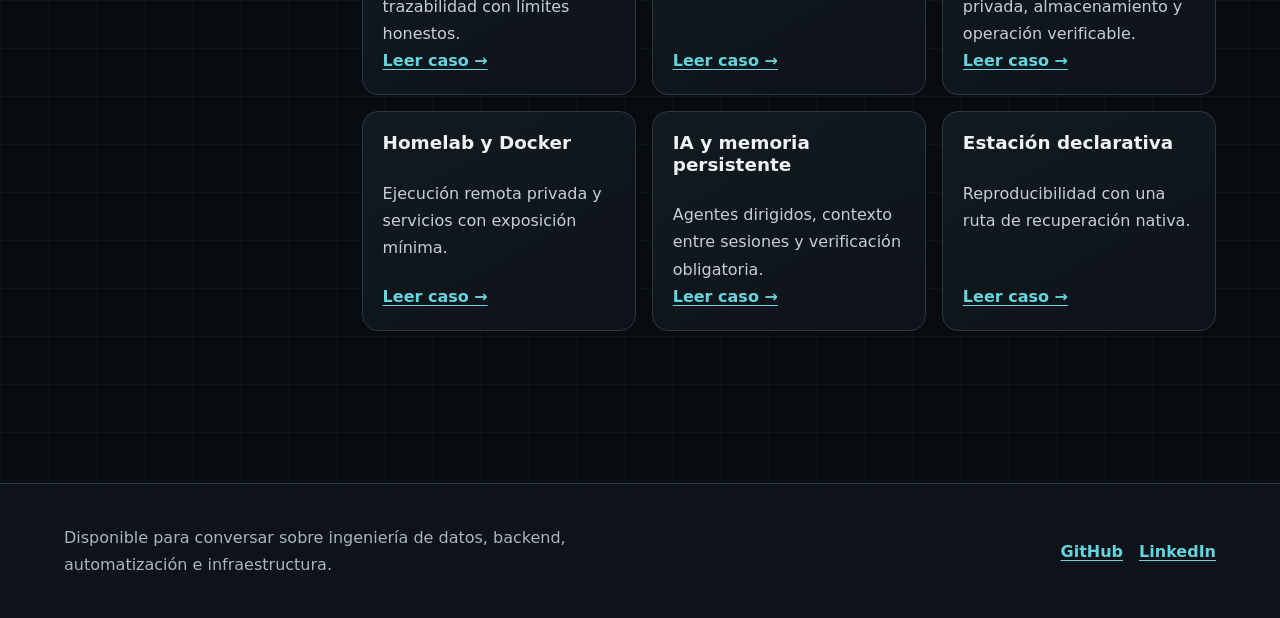
==== commit 66960890: "feat(site): improve accessibility, SEO, and evidence clarity" ====
--- a/perfil.html
+++ b/perfil.html
@@ -3,8 +3,37 @@
 <head>
   <meta charset="utf-8">
   <meta name="viewport" content="width=device-width, initial-scale=1">
+  <meta http-equiv="Content-Security-Policy" content="default-src 'self'; base-uri 'none'; connect-src 'none'; font-src 'self'; form-action 'none'; frame-src 'none'; img-src 'self' data:; object-src 'none'; script-src 'self' 'unsafe-inline'; style-src 'self'">
+  <meta name="referrer" content="strict-origin-when-cross-origin">
   <meta name="description" content="Perfil de Sebastián Rodríguez: backend en Python, ingeniería de datos, automatización e IA aplicada a sistemas de datos confiables.">
+  <link rel="canonical" href="https://ingseb.cloud/perfil.html">
+  <meta property="og:type" content="profile">
+  <meta property="og:title" content="Perfil profesional — Sebastián Rodríguez">
+  <meta property="og:description" content="Perfil de Sebastián Rodríguez: backend en Python, ingeniería de datos, automatización e IA aplicada a sistemas de datos confiables.">
+  <meta property="og:url" content="https://ingseb.cloud/perfil.html">
+  <meta property="og:image" content="https://ingseb.cloud/assets/social-card.png">
+  <meta property="og:image:alt" content="Tarjeta del portafolio de software y datos con una composición técnica sobre fondo oscuro.">
+  <meta name="twitter:card" content="summary_large_image">
+  <meta name="twitter:title" content="Perfil profesional — Sebastián Rodríguez">
+  <meta name="twitter:description" content="Perfil de Sebastián Rodríguez: backend en Python, ingeniería de datos, automatización e IA aplicada a sistemas de datos confiables.">
+  <meta name="twitter:image" content="https://ingseb.cloud/assets/social-card.png">
+  <meta name="twitter:image:alt" content="Tarjeta del portafolio de software y datos con una composición técnica sobre fondo oscuro.">
   <title>Perfil profesional — Sebastián Rodríguez</title>
+  <script type="application/ld+json">
+    {
+      "@context": "https://schema.org",
+      "@type": "ProfilePage",
+      "url": "https://ingseb.cloud/perfil.html",
+      "inLanguage": "es",
+      "mainEntity": {
+        "@type": "Person",
+        "name": "Sebastián Rodríguez",
+        "url": "https://ingseb.cloud/perfil.html",
+        "sameAs": "https://www.linkedin.com/in/sebasti%C3%A1n-rodr%C3%ADguez-parra/"
+      }
+    }
+  </script>
+  <link rel="icon" href="assets/favicon.svg" type="image/svg+xml">
   <link rel="stylesheet" href="assets/styles.css">
 </head>
 <body>
@@ -32,6 +61,7 @@
         <div class="actions">
           <a class="button" href="#capacidades">Ver capacidades</a>
           <a class="button secondary" href="#casos-relacionados">Revisar evidencia</a>
+          <a class="button secondary" href="https://www.linkedin.com/in/sebasti%C3%A1n-rodr%C3%ADguez-parra/">Contactar por LinkedIn</a>
         </div>
       </div>
     </header>
@@ -55,7 +85,7 @@
         </ol>
       </aside>
 
-      <article class="case-content profile-content">
+      <article class="case-content profile-content" aria-label="Perfil profesional de Sebastián Rodríguez">
         <section id="resumen">
           <h2>Resumen profesional</h2>
           <p>Diseño sistemas donde los datos son confiables, trazables y recuperables. Parto de la información —qué existe, cómo crece, dónde debe almacenarse y cómo se comprueba— y construyo alrededor de ella el backend y la operación que la sostienen, no al revés.</p>
@@ -66,19 +96,19 @@
           <h2>Capacidades por nivel de evidencia</h2>
           <div class="capability-grid">
             <article class="capability-card">
-              <div class="status-row"><span class="chip verified">Aplicado</span></div>
+              <div class="status-row"><span class="chip progress">En progreso</span></div>
               <h3>Aplicado en proyectos actuales</h3>
               <p>Python, Polars, DuckDB, PostgreSQL, almacenamiento de objetos, automatización, FastAPI, Redis, Docker, Linux, systemd, Tailscale, rclone, Nix y Home Manager, OpenCode y Engram.</p>
             </article>
             <article class="capability-card">
-              <div class="status-row"><span class="chip progress">Complementario</span></div>
               <h3>Experiencia previa</h3>
               <p>MySQL, Oracle, Django, Flask, Celery, NestJS, TypeORM, Google Apps Script e integraciones mediante REST y OAuth.</p>
             </article>
             <article class="capability-card">
-              <div class="status-row"><span class="chip next">Profundizando</span></div>
+              <div class="status-row"><span class="chip progress">En progreso</span></div>
               <h3>Desarrollo actual</h3>
               <p>Ingeniería de Datos, ML Engineering, Ingeniería de IA, MLX, TensorFlow, Keras, PyTorch y sistemas multiagente.</p>
+              <p class="verification-date">Curaduría editorial revisada el 24/08/2026.</p>
             </article>
           </div>
           <p>Los <a href="#casos-relacionados">casos relacionados</a> documentan una selección de decisiones y resultados; no funcionan como un inventario exhaustivo de tecnologías.</p>
--- a/assets/styles.css
+++ b/assets/styles.css
@@ -105,6 +105,9 @@
 }
 
 .brand {
+  display: inline-flex;
+  min-height: 2.75rem;
+  align-items: center;
   color: var(--text);
   font-family: ui-monospace, SFMono-Regular, Menlo, Consolas, monospace;
   font-size: 0.88rem;
@@ -136,7 +139,9 @@
 }
 
 .site-nav a {
-  display: block;
+  display: flex;
+  min-height: 2.75rem;
+  align-items: center;
   padding: 0.5rem 0.7rem;
   border-radius: 0.4rem;
   color: var(--muted);
@@ -152,7 +157,8 @@
 }
 
 main {
-  overflow: hidden;
+  overflow-x: clip;
+  overflow-y: visible;
 }
 
 .hero {
@@ -312,9 +318,18 @@
   font-size: clamp(1.55rem, 4vw, 2.25rem);
 }
 
-.metric span:last-child {
+.metric > span:not(.data-label):not(.verification-date) {
   color: var(--muted);
   font-size: 0.9rem;
+}
+
+.verification-date {
+  display: block;
+  margin-top: 0.75rem;
+  color: var(--verified);
+  font-family: ui-monospace, SFMono-Regular, Menlo, Consolas, monospace;
+  font-size: 0.75rem;
+  font-weight: 800;
 }
 
 .topology {
@@ -542,6 +557,8 @@
 }
 
 .case-toc a {
+  display: block;
+  min-height: 1.5rem;
   color: inherit;
   text-decoration: none;
 }
@@ -553,6 +570,39 @@
 .case-content section {
   scroll-margin-top: 6rem;
   margin-bottom: 3.5rem;
+}
+
+.executive-summary {
+  padding: clamp(1.25rem, 3vw, 1.75rem);
+  border: 1px solid rgb(101 212 220 / 45%);
+  border-radius: var(--radius);
+  background: linear-gradient(145deg, var(--ink-850), var(--ink-900));
+}
+
+.executive-summary dl {
+  display: grid;
+  grid-template-columns: repeat(2, minmax(0, 1fr));
+  gap: 1rem;
+  margin: 0;
+}
+
+.executive-summary div {
+  padding-top: 0.75rem;
+  border-top: 1px solid var(--line);
+}
+
+.executive-summary dt {
+  color: var(--status);
+  font-family: ui-monospace, SFMono-Regular, Menlo, Consolas, monospace;
+  font-size: 0.75rem;
+  font-weight: 800;
+  letter-spacing: 0.08em;
+  text-transform: uppercase;
+}
+
+.executive-summary dd {
+  margin: 0.25rem 0 0;
+  color: #c4d0d5;
 }
 
 .case-content p,
@@ -692,7 +742,8 @@
   .case-grid,
   .principles,
   .case-meta,
-  .evidence {
+  .evidence,
+  .executive-summary dl {
     grid-template-columns: 1fr;
   }
 
@@ -772,6 +823,7 @@
   .case-meta div,
   .decision-list li,
   .evidence div,
+  .executive-summary,
   .capability-card,
   .profile-case-card,
   .callout {
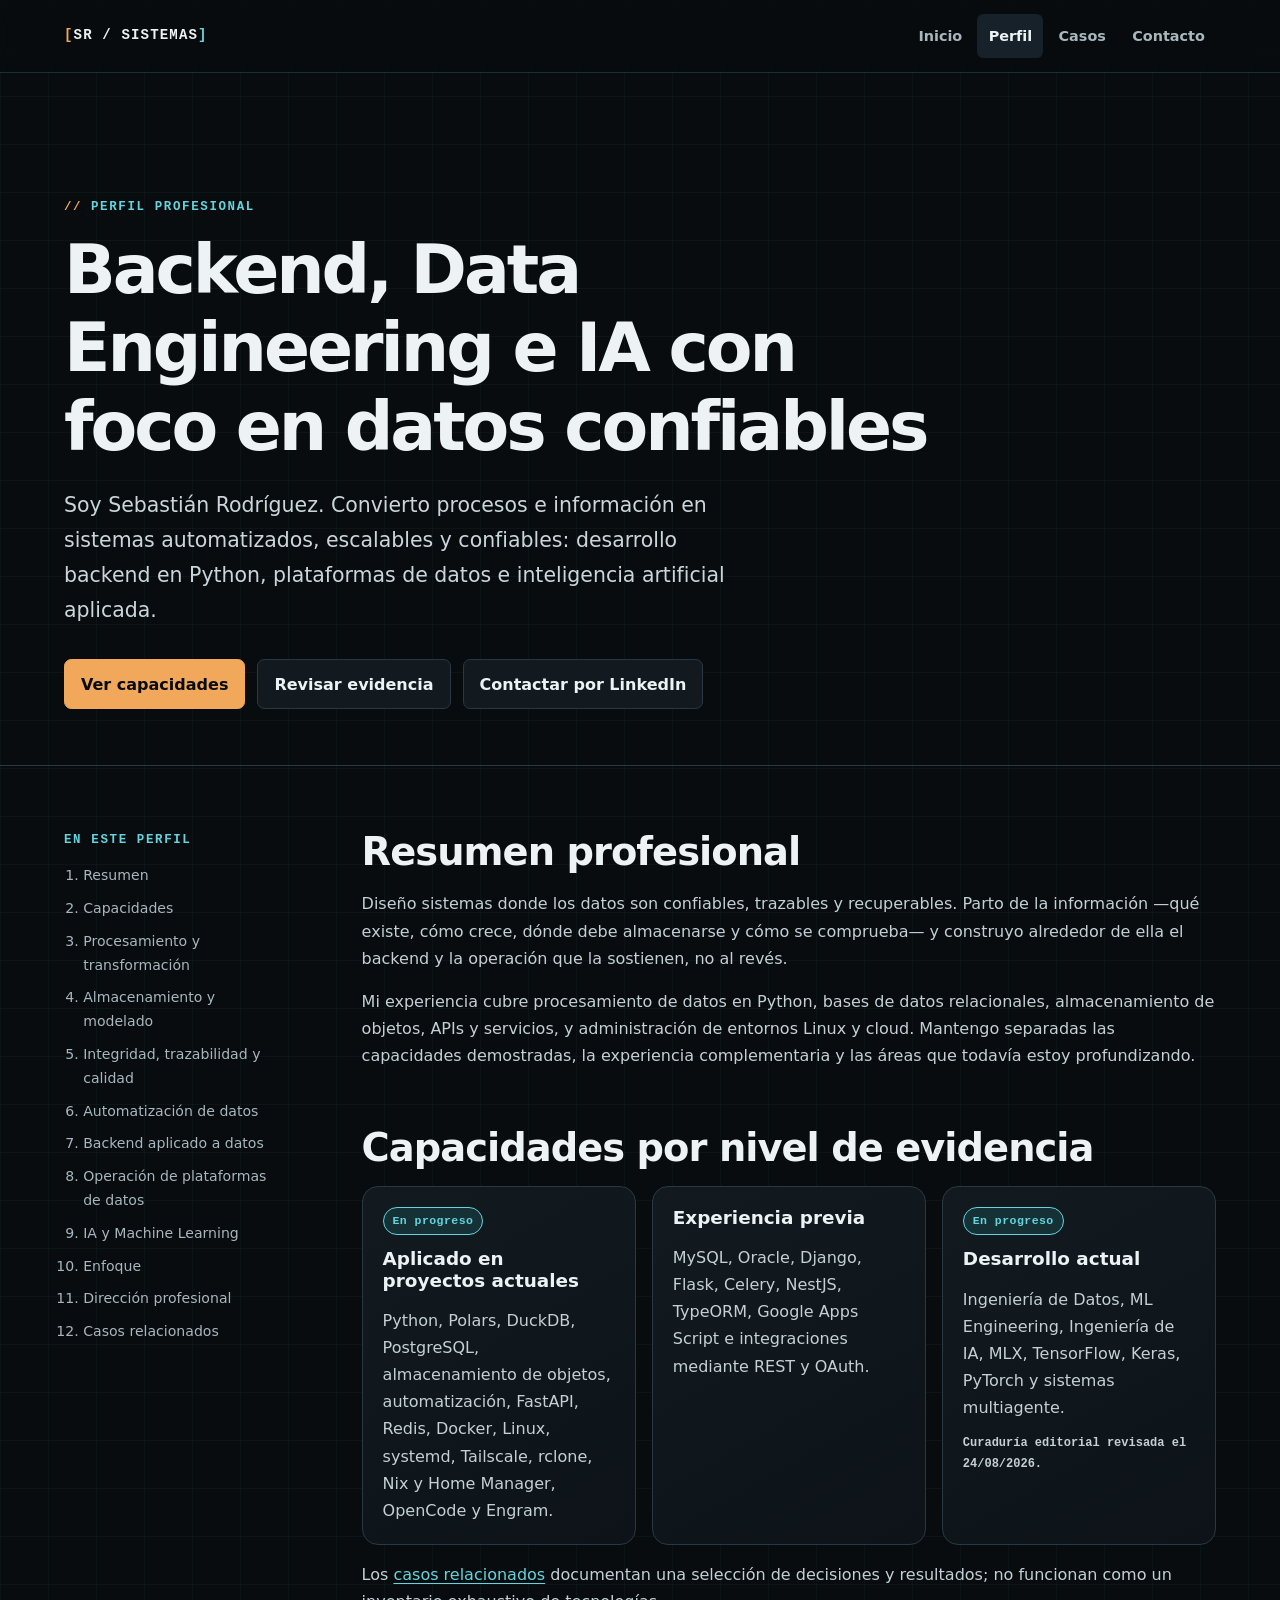
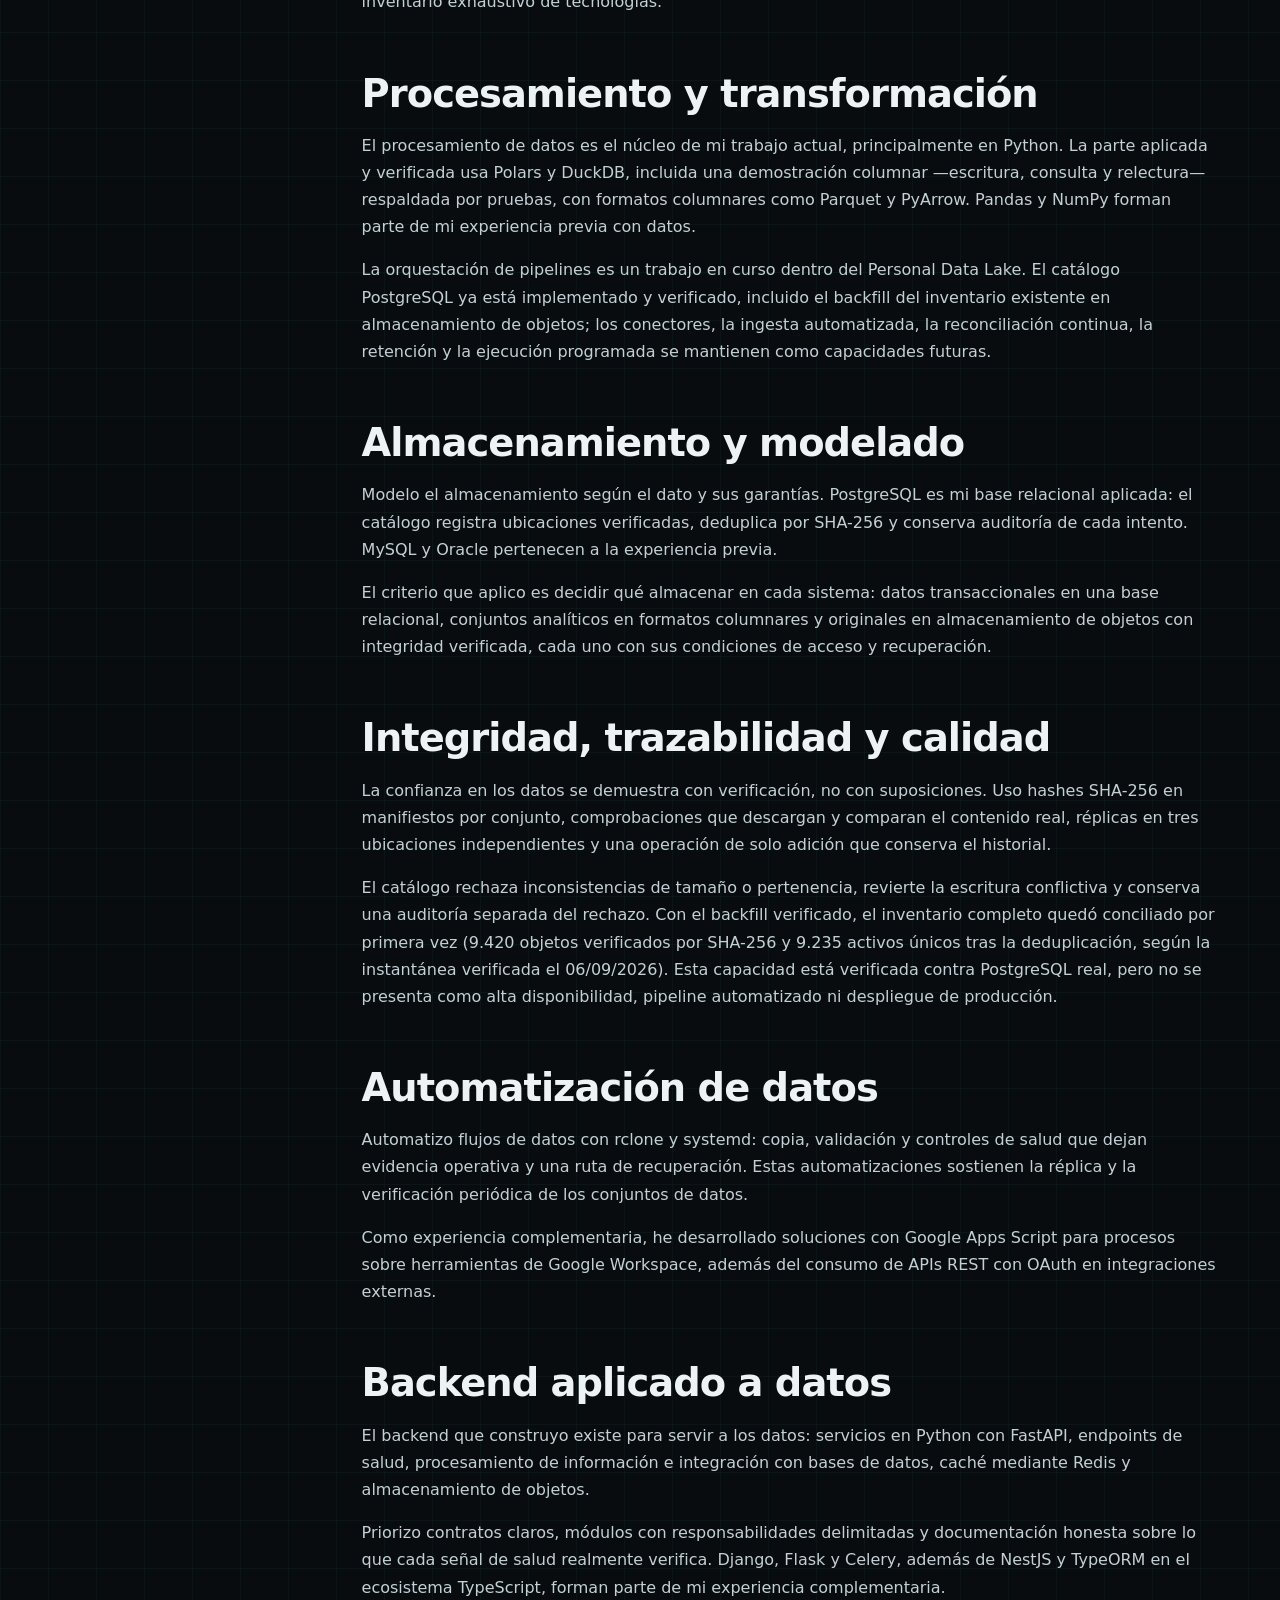
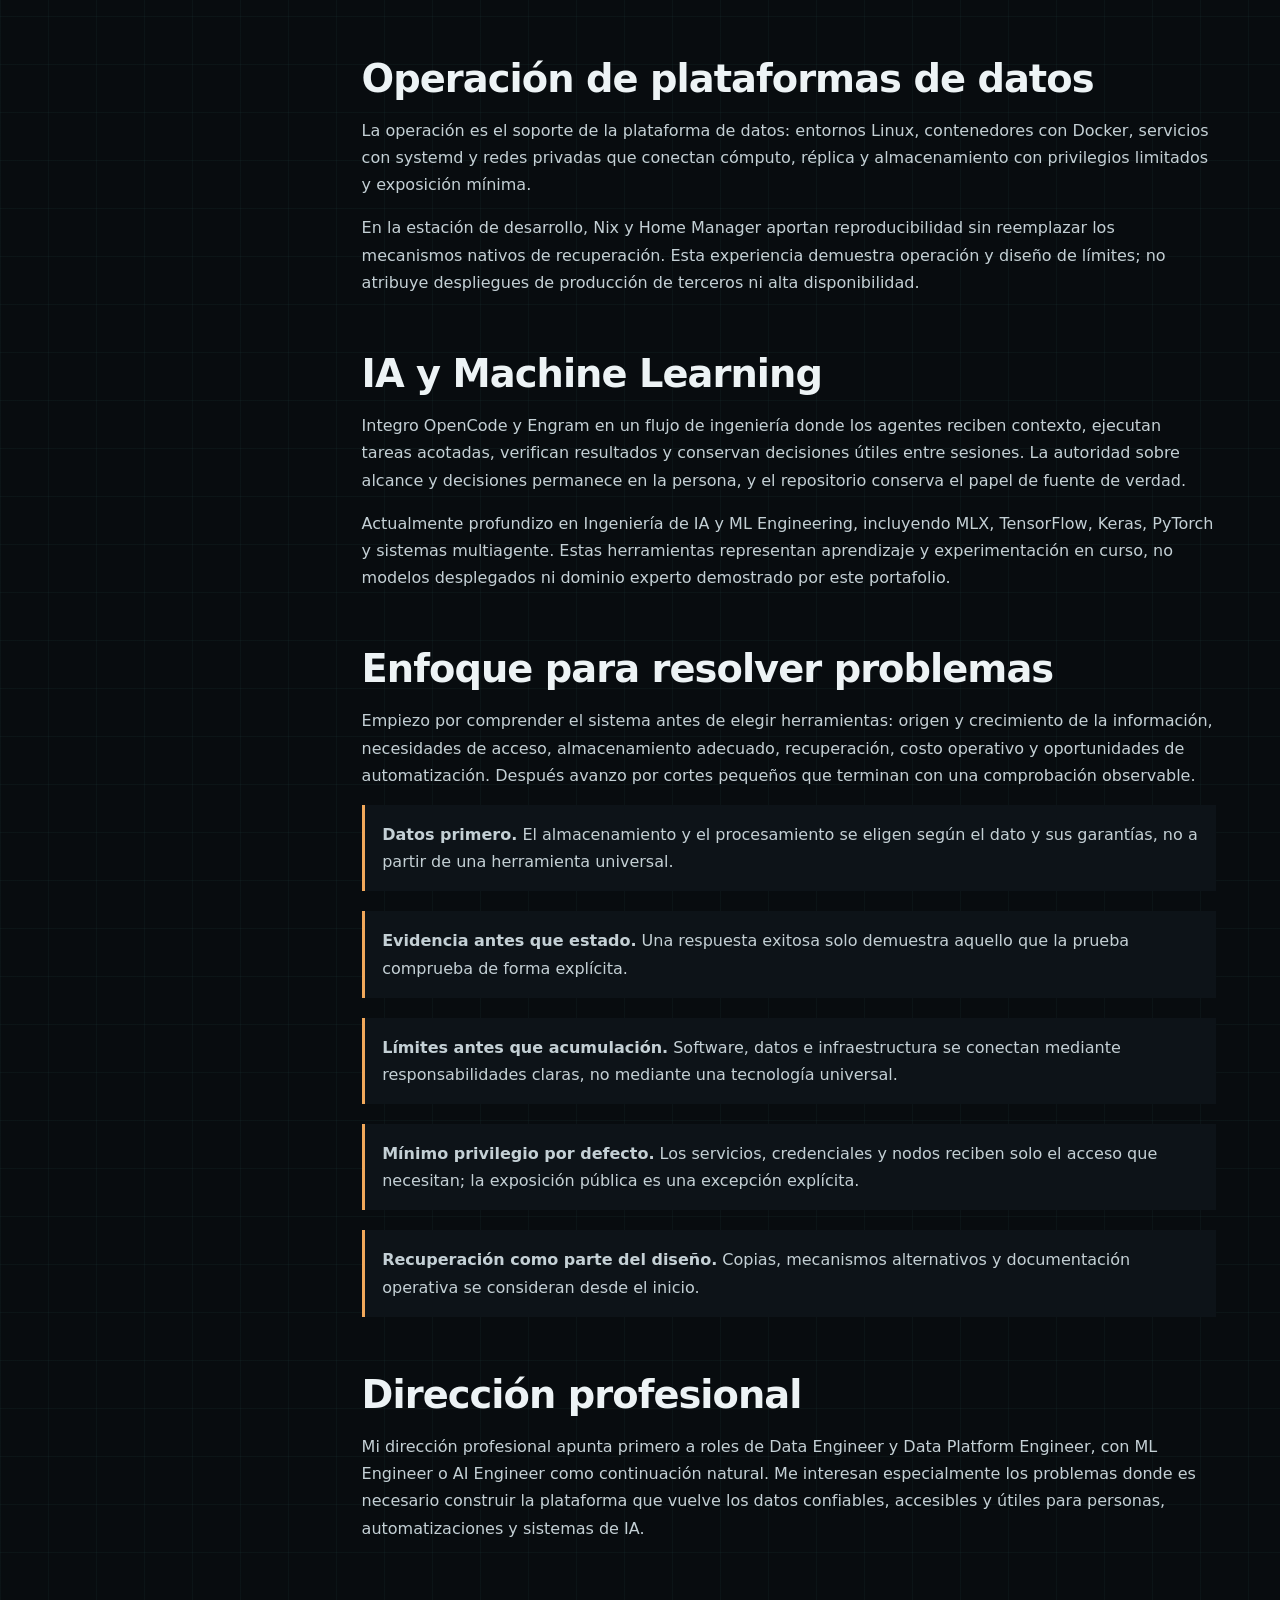
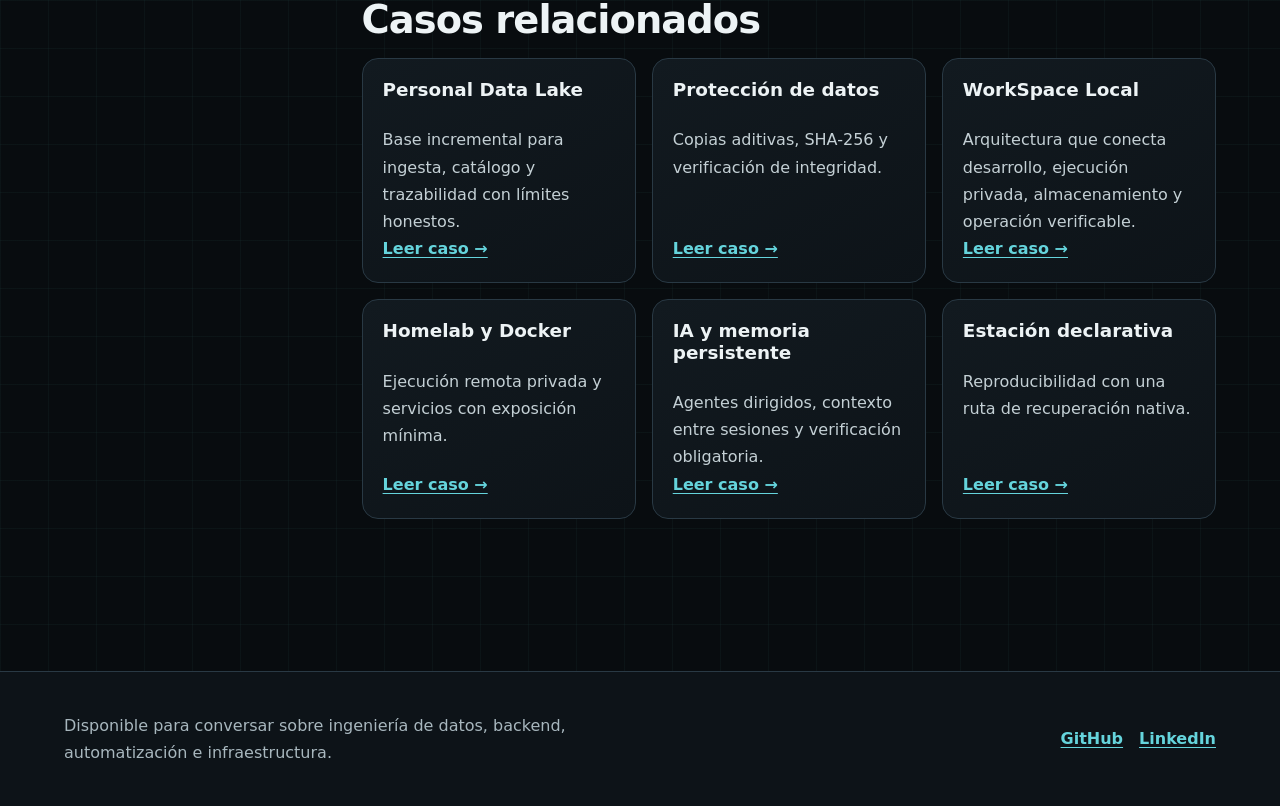
==== commit db5a84af: "feat(site): redesign homepage and sync verified evidence" ====
--- a/perfil.html
+++ b/perfil.html
@@ -117,7 +117,7 @@
         <section id="procesamiento">
           <h2>Procesamiento y transformación</h2>
           <p>El procesamiento de datos es el núcleo de mi trabajo actual, principalmente en Python. La parte aplicada y verificada usa Polars y DuckDB, incluida una demostración columnar —escritura, consulta y relectura— respaldada por pruebas, con formatos columnares como Parquet y PyArrow. Pandas y NumPy forman parte de mi experiencia previa con datos.</p>
-          <p>La orquestación de pipelines es un trabajo en curso dentro del Personal Data Lake. El catálogo PostgreSQL ya está implementado y verificado; los conectores, la ingesta automatizada, la reconciliación, la retención y la ejecución programada se mantienen como capacidades futuras.</p>
+          <p>La orquestación de pipelines es un trabajo en curso dentro del Personal Data Lake. El catálogo PostgreSQL ya está implementado y verificado, incluido el backfill del inventario existente en almacenamiento de objetos; los conectores, la ingesta automatizada, la reconciliación continua, la retención y la ejecución programada se mantienen como capacidades futuras.</p>
         </section>
 
         <section id="almacenamiento">
@@ -129,7 +129,7 @@
         <section id="integridad">
           <h2>Integridad, trazabilidad y calidad</h2>
           <p>La confianza en los datos se demuestra con verificación, no con suposiciones. Uso hashes SHA-256 en manifiestos por conjunto, comprobaciones que descargan y comparan el contenido real, réplicas en tres ubicaciones independientes y una operación de solo adición que conserva el historial.</p>
-          <p>El catálogo rechaza inconsistencias de tamaño o pertenencia, revierte la escritura conflictiva y conserva una auditoría separada del rechazo. Esta capacidad está verificada contra PostgreSQL real, pero no se presenta como alta disponibilidad, pipeline automatizado ni despliegue de producción.</p>
+          <p>El catálogo rechaza inconsistencias de tamaño o pertenencia, revierte la escritura conflictiva y conserva una auditoría separada del rechazo. Con el backfill verificado, el inventario completo quedó conciliado por primera vez (9.420 objetos verificados por SHA-256 y 9.235 activos únicos tras la deduplicación, según la instantánea verificada el 06/09/2026). Esta capacidad está verificada contra PostgreSQL real, pero no se presenta como alta disponibilidad, pipeline automatizado ni despliegue de producción.</p>
         </section>
 
         <section id="automatizacion">
@@ -163,6 +163,7 @@
             <li><strong>Datos primero.</strong> El almacenamiento y el procesamiento se eligen según el dato y sus garantías, no a partir de una herramienta universal.</li>
             <li><strong>Evidencia antes que estado.</strong> Una respuesta exitosa solo demuestra aquello que la prueba comprueba de forma explícita.</li>
             <li><strong>Límites antes que acumulación.</strong> Software, datos e infraestructura se conectan mediante responsabilidades claras, no mediante una tecnología universal.</li>
+            <li><strong>Mínimo privilegio por defecto.</strong> Los servicios, credenciales y nodos reciben solo el acceso que necesitan; la exposición pública es una excepción explícita.</li>
             <li><strong>Recuperación como parte del diseño.</strong> Copias, mecanismos alternativos y documentación operativa se consideran desde el inicio.</li>
           </ul>
         </section>
--- a/assets/styles.css
+++ b/assets/styles.css
@@ -347,12 +347,12 @@
 }
 
 .case-grid {
-  grid-template-columns: repeat(2, minmax(0, 1fr));
+  grid-template-columns: repeat(3, minmax(0, 1fr));
 }
 
 .case-card {
   display: flex;
-  min-height: 19rem;
+  min-height: 16rem;
   flex-direction: column;
   padding: clamp(1.3rem, 3vw, 1.8rem);
   border: 1px solid var(--line);
@@ -367,6 +367,24 @@
 
 .case-card p {
   color: var(--muted);
+}
+
+.stack {
+  margin-top: 0.45rem;
+  color: var(--status);
+  font-family: ui-monospace, SFMono-Regular, Menlo, Consolas, monospace;
+  font-size: 0.78rem;
+  font-weight: 700;
+  letter-spacing: 0.03em;
+}
+
+.section-link {
+  margin: 1.75rem 0 0;
+  font-weight: 800;
+}
+
+.metrics-note {
+  margin-top: 1.25rem;
 }
 
 .case-card .card-link {
@@ -715,6 +733,10 @@
     grid-template-columns: repeat(2, minmax(0, 1fr));
   }
 
+  .case-grid {
+    grid-template-columns: 1fr;
+  }
+
   .capability-grid,
   .profile-case-grid {
     grid-template-columns: 1fr;
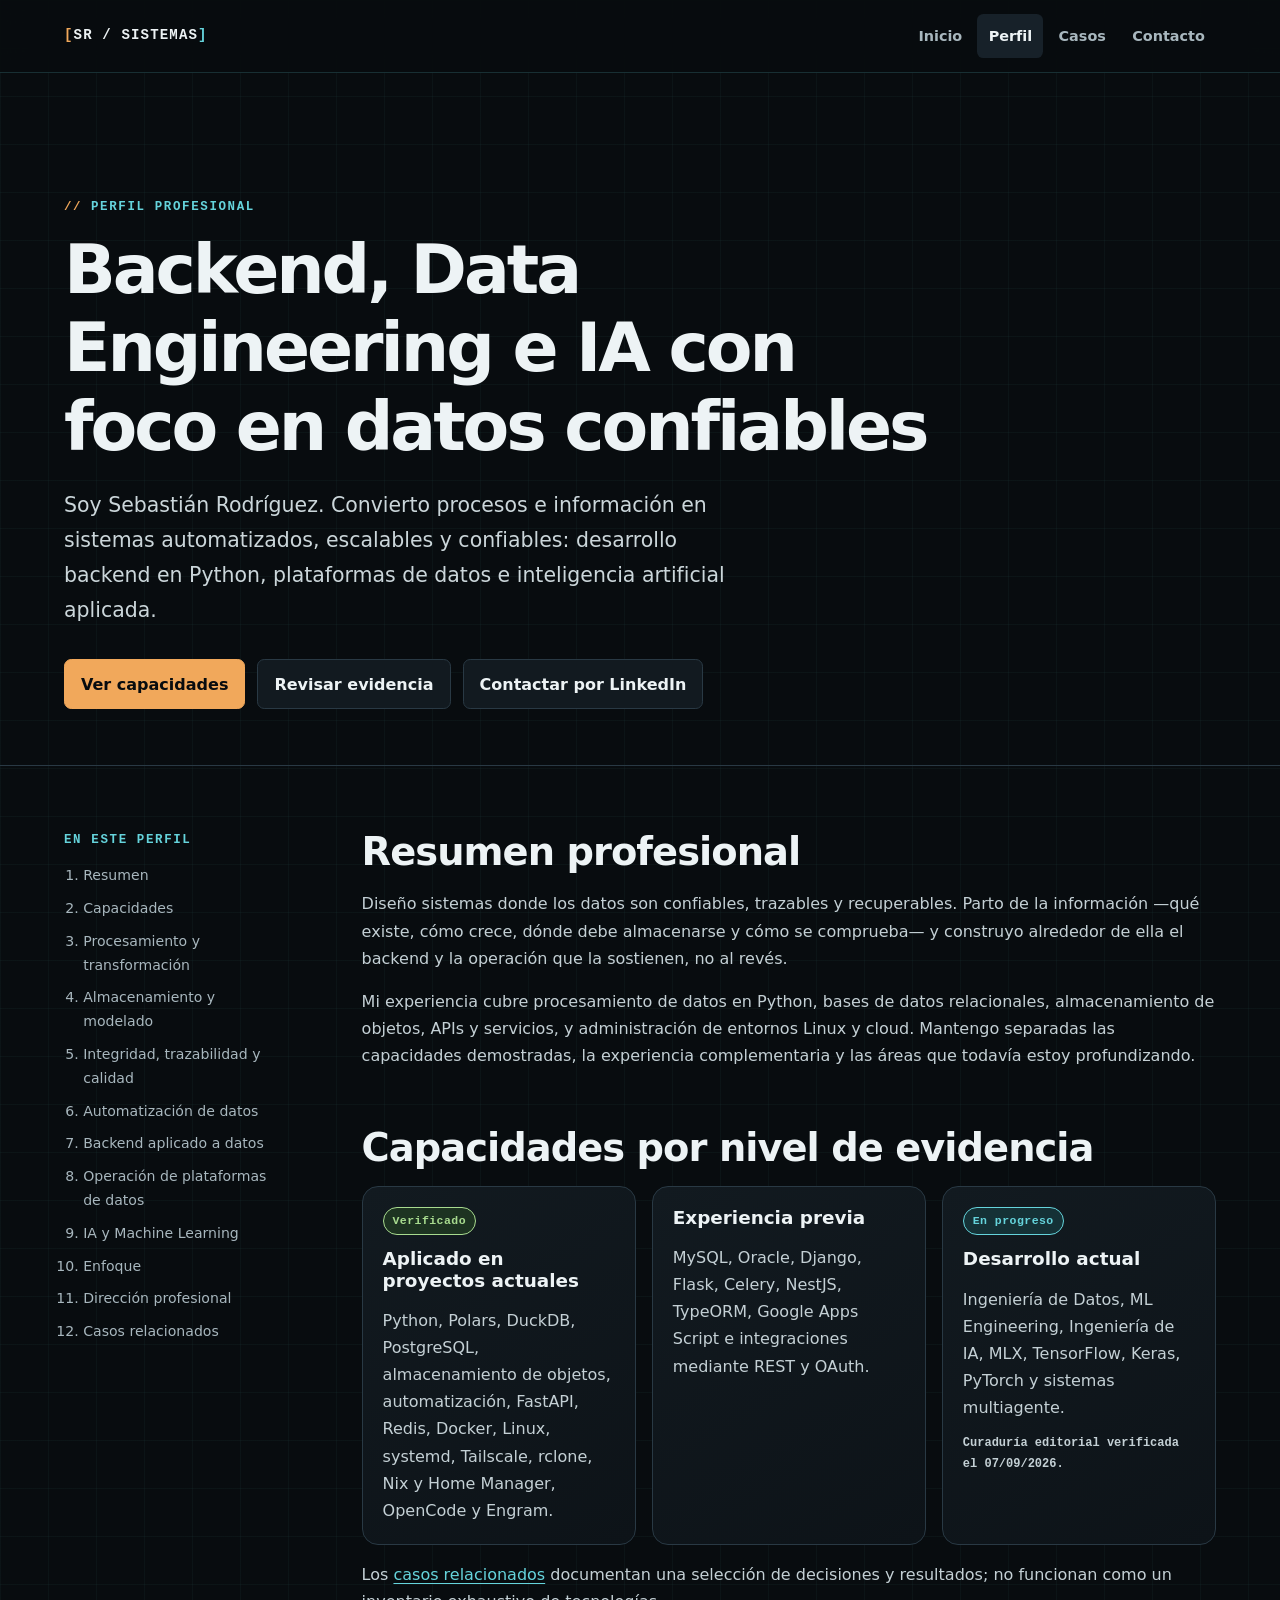
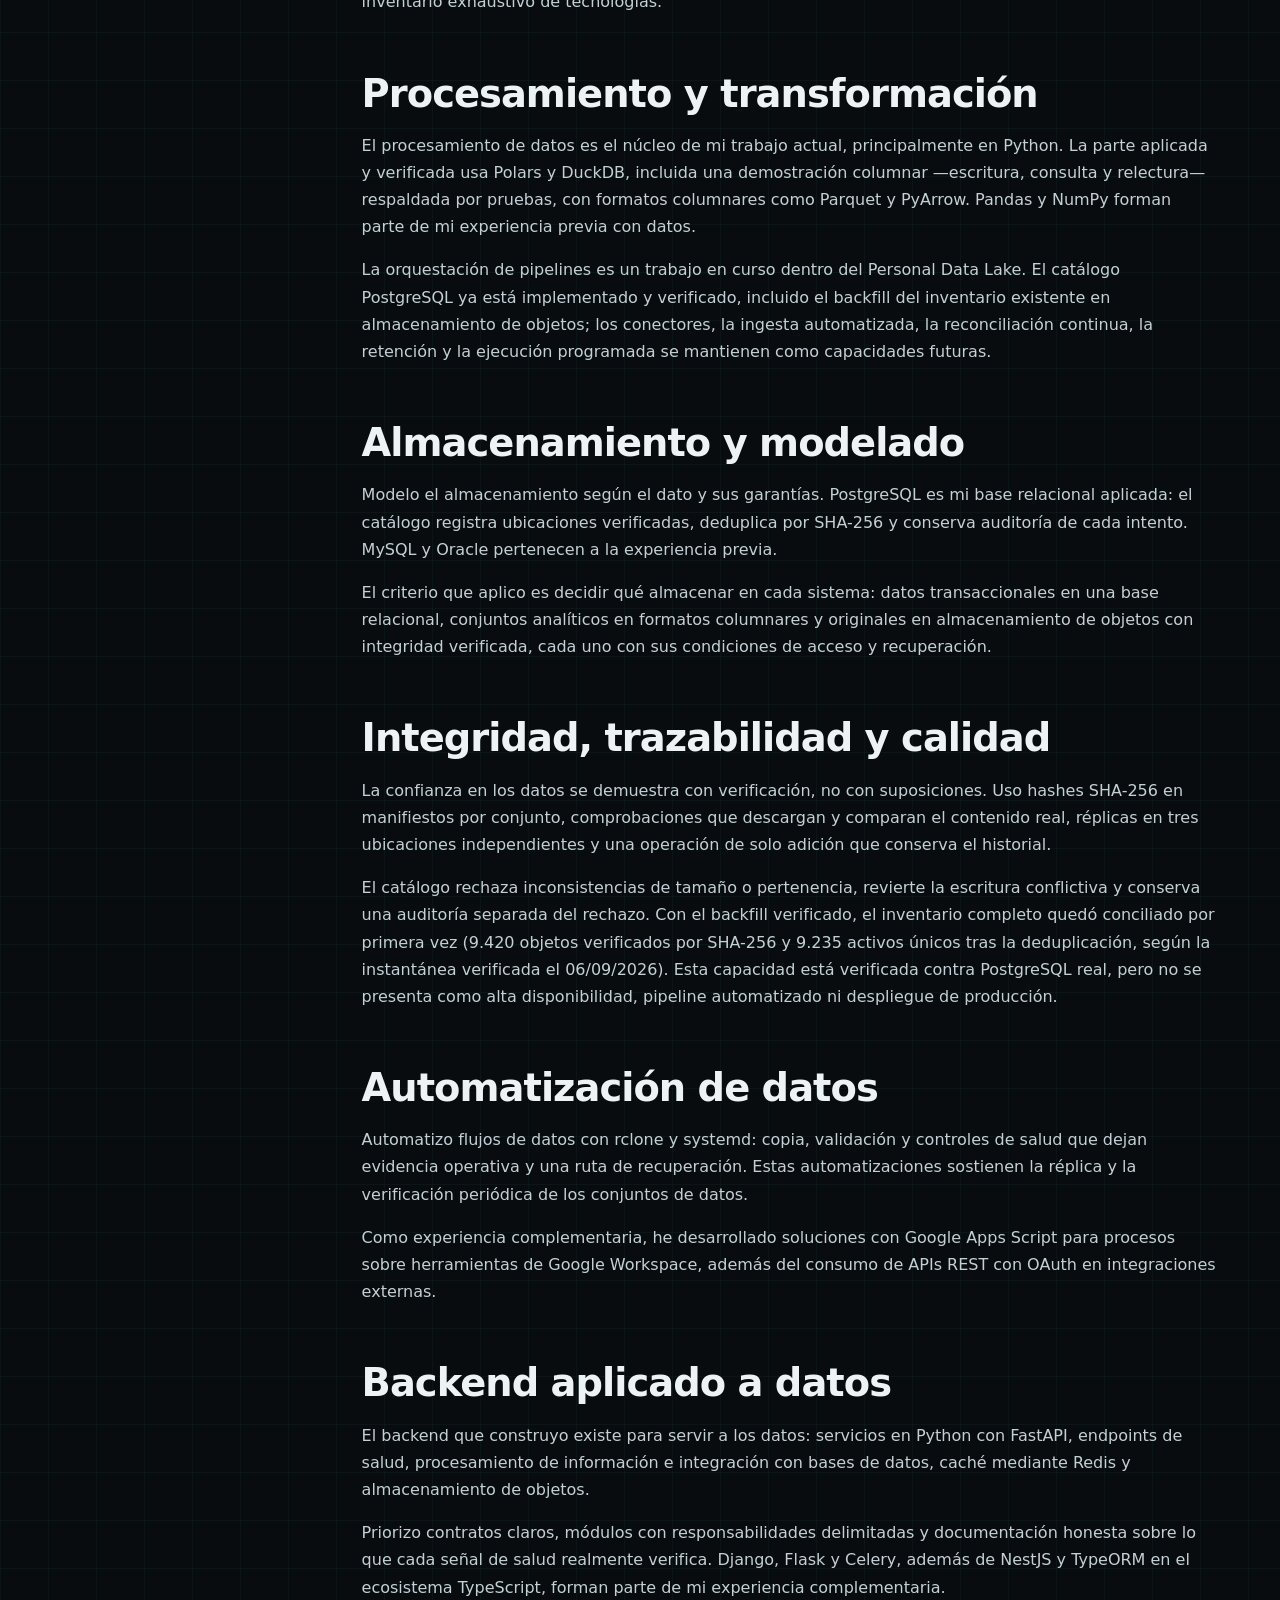
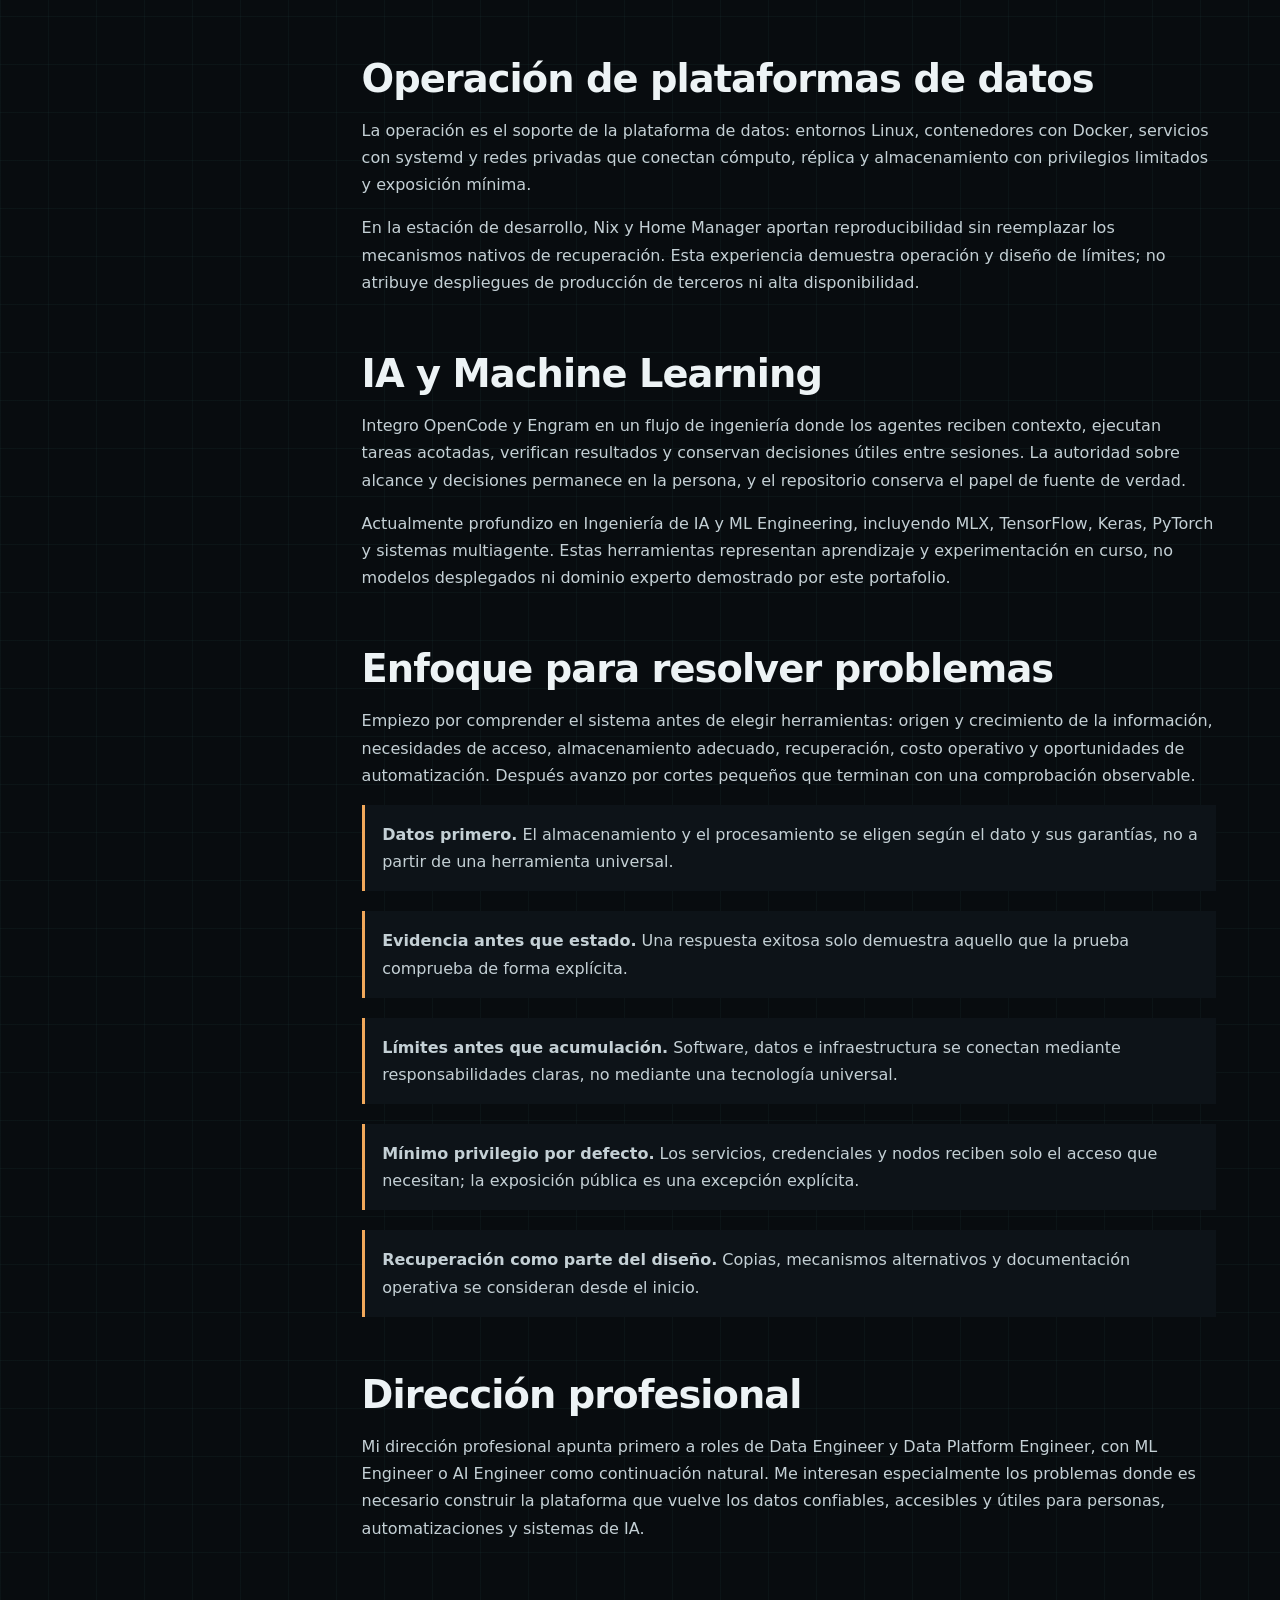
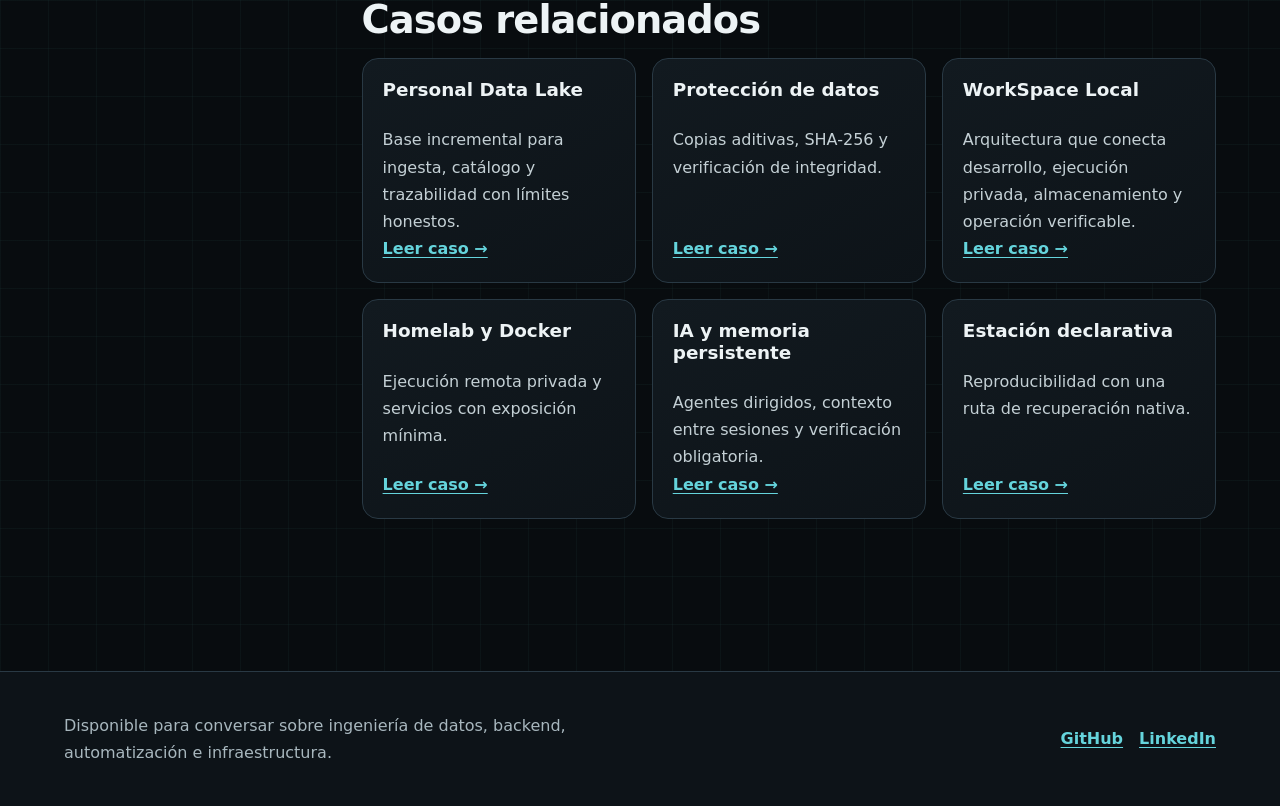
==== commit 95ec6301: "docs(profile): verify editorial positioning" ====
--- a/perfil.html
+++ b/perfil.html
@@ -96,7 +96,7 @@
           <h2>Capacidades por nivel de evidencia</h2>
           <div class="capability-grid">
             <article class="capability-card">
-              <div class="status-row"><span class="chip progress">En progreso</span></div>
+              <div class="status-row"><span class="chip verified">Verificado</span></div>
               <h3>Aplicado en proyectos actuales</h3>
               <p>Python, Polars, DuckDB, PostgreSQL, almacenamiento de objetos, automatización, FastAPI, Redis, Docker, Linux, systemd, Tailscale, rclone, Nix y Home Manager, OpenCode y Engram.</p>
             </article>
@@ -108,7 +108,7 @@
               <div class="status-row"><span class="chip progress">En progreso</span></div>
               <h3>Desarrollo actual</h3>
               <p>Ingeniería de Datos, ML Engineering, Ingeniería de IA, MLX, TensorFlow, Keras, PyTorch y sistemas multiagente.</p>
-              <p class="verification-date">Curaduría editorial revisada el 24/08/2026.</p>
+              <p class="verification-date">Curaduría editorial verificada el 07/09/2026.</p>
             </article>
           </div>
           <p>Los <a href="#casos-relacionados">casos relacionados</a> documentan una selección de decisiones y resultados; no funcionan como un inventario exhaustivo de tecnologías.</p>
